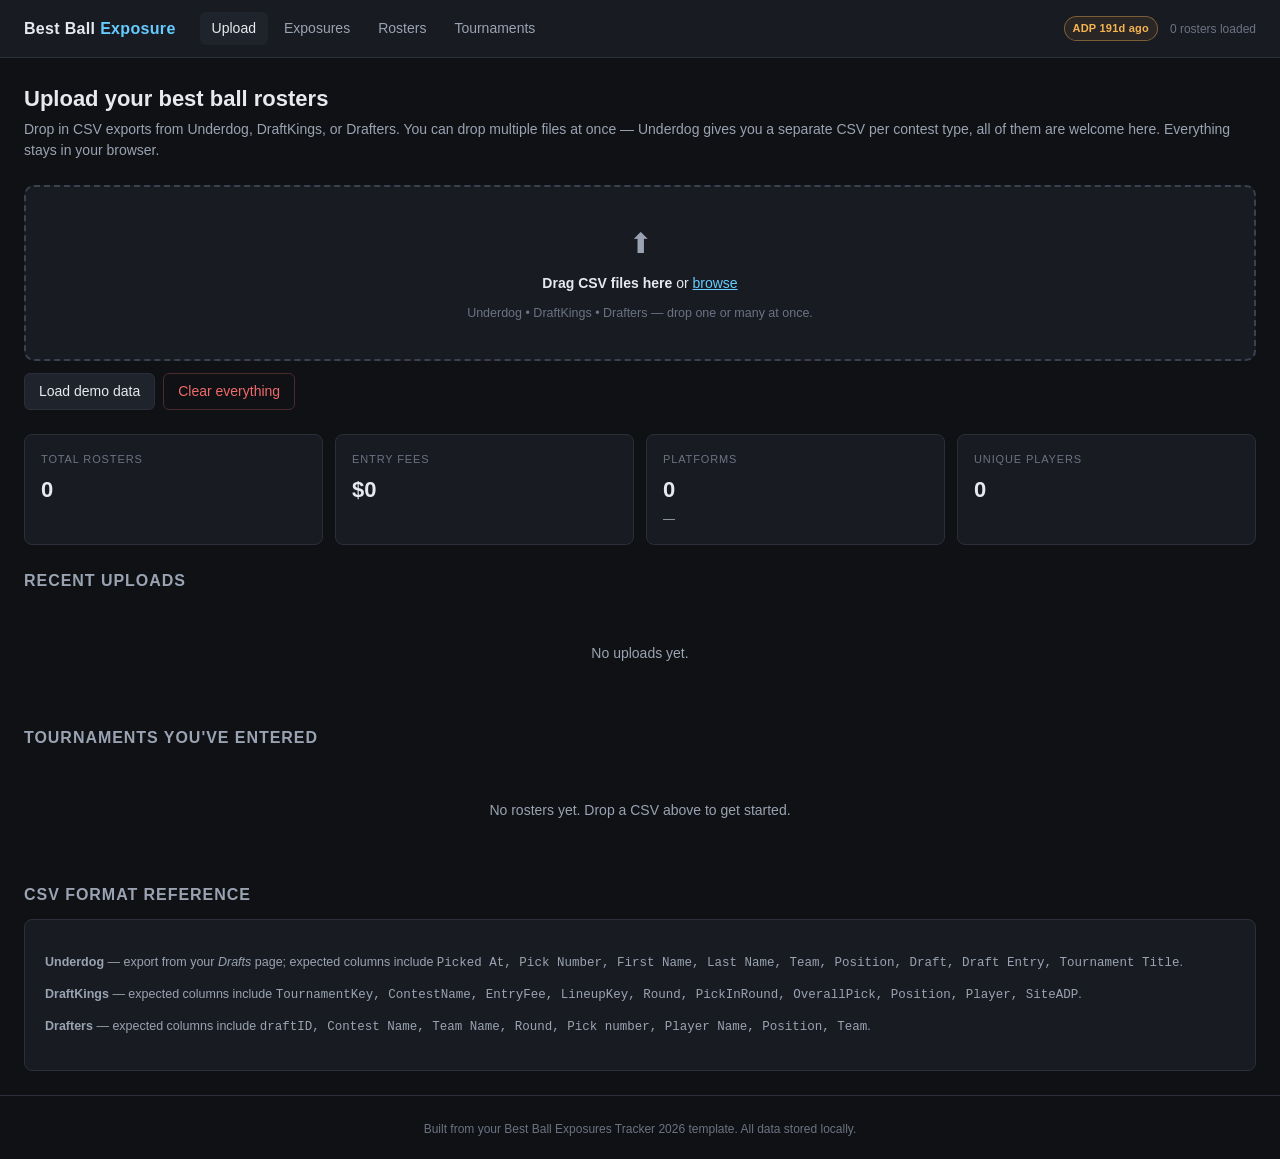
==== index.html @ b022492c "Initial commit: best ball exposure tracker with daily ADP refresh - Multi-page static site (upload, " ====
<!doctype html>
<html lang="en">
<head>
  <meta charset="utf-8" />
  <meta name="viewport" content="width=device-width, initial-scale=1" />
  <title>Best Ball Exposure — Upload</title>
  <link rel="stylesheet" href="assets/styles.css" />
</head>
<body>
  <div id="nav-slot"></div>
  <main>
    <h1>Upload your best ball rosters</h1>
    <p class="lede">Drop in CSV exports from Underdog, DraftKings, or Drafters. You can drop multiple files at once — Underdog gives you a separate CSV per contest type, all of them are welcome here. Everything stays in your browser.</p>

    <div id="flash"></div>

    <div id="dropzone" class="dropzone">
      <div class="dropzone-icon">⬆</div>
      <div><strong>Drag CSV files here</strong> or
        <button type="button" class="link-button" id="browse-btn">browse</button>
      </div>
      <div class="hint">Underdog • DraftKings • Drafters — drop one or many at once.</div>
      <input type="file" id="file-input" accept=".csv,text/csv" multiple hidden />
    </div>

    <div class="actions-row">
      <button id="load-demo">Load demo data</button>
      <button id="clear-data" class="danger">Clear everything</button>
    </div>

    <div class="cards" id="summary-cards"></div>

    <h2>Recent uploads</h2>
    <div id="uploads-list"></div>

    <h2>Tournaments you've entered</h2>
    <div id="roster-list"></div>

    <h2>CSV format reference</h2>
    <div class="card" style="font-size:12.5px;color:var(--text-dim);">
      <p><strong>Underdog</strong> — export from your <em>Drafts</em> page; expected columns include <code>Picked At, Pick Number, First Name, Last Name, Team, Position, Draft, Draft Entry, Tournament Title</code>.</p>
      <p><strong>DraftKings</strong> — expected columns include <code>TournamentKey, ContestName, EntryFee, LineupKey, Round, PickInRound, OverallPick, Position, Player, SiteADP</code>.</p>
      <p><strong>Drafters</strong> — expected columns include <code>draftID, Contest Name, Team Name, Round, Pick number, Player Name, Position, Team</code>.</p>
    </div>
  </main>

  <footer class="site">Built from your Best Ball Exposures Tracker 2026 template. All data stored locally.</footer>

  <script src="assets/data.js"></script>
  <script src="assets/app.js"></script>
  <script src="assets/nav.js"></script>
  <script src="assets/upload.js"></script>
</body>
</html>
---- assets/styles.css ----
:root {
  --bg: #0f1115;
  --bg-elev: #181b22;
  --bg-elev-2: #1f232c;
  --border: #2a2f3a;
  --text: #e7e9ee;
  --text-dim: #9aa3b2;
  --text-muted: #6b7383;
  --accent: #6cf;
  --accent-2: #5ac46d;
  --warn: #f5b452;
  --danger: #ef6a6a;
  --pos-qb: #c66cff;
  --pos-rb: #5ac46d;
  --pos-wr: #6cf;
  --pos-te: #f5b452;
  --pos-dst: #9aa3b2;
}

* { box-sizing: border-box; }

html, body {
  margin: 0;
  padding: 0;
  background: var(--bg);
  color: var(--text);
  font-family: -apple-system, BlinkMacSystemFont, "Inter", "Segoe UI", Helvetica, Arial, sans-serif;
  font-size: 14px;
  line-height: 1.5;
}

a { color: var(--accent); text-decoration: none; }
a:hover { text-decoration: underline; }

header.site {
  background: var(--bg-elev);
  border-bottom: 1px solid var(--border);
  padding: 12px 24px;
  display: flex;
  align-items: center;
  gap: 24px;
}

header.site .brand {
  font-weight: 700;
  font-size: 16px;
  letter-spacing: 0.02em;
}
header.site .brand .accent { color: var(--accent); }

header.site nav { display: flex; gap: 4px; flex: 1; }
header.site nav a {
  padding: 6px 12px;
  border-radius: 6px;
  color: var(--text-dim);
  font-weight: 500;
}
header.site nav a:hover { background: var(--bg-elev-2); color: var(--text); text-decoration: none; }
header.site nav a.active { background: var(--bg-elev-2); color: var(--text); }

header.site .meta {
  color: var(--text-muted);
  font-size: 12px;
  display: flex;
  align-items: center;
  gap: 12px;
}
header.site .adp-stamp {
  padding: 3px 8px;
  border-radius: 999px;
  font-size: 11px;
  font-weight: 600;
  letter-spacing: 0.02em;
  border: 1px solid var(--border);
}
header.site .adp-stamp.fresh { color: var(--accent-2); border-color: rgba(90,196,109,0.4); background: rgba(90,196,109,0.08); }
header.site .adp-stamp.stale { color: var(--warn); border-color: rgba(245,180,82,0.4); background: rgba(245,180,82,0.08); }

main {
  max-width: 1400px;
  margin: 0 auto;
  padding: 24px;
}

h1 { font-size: 22px; margin: 0 0 4px; font-weight: 600; }
h2 { font-size: 16px; margin: 24px 0 12px; font-weight: 600; color: var(--text-dim); text-transform: uppercase; letter-spacing: 0.06em; }
p.lede { color: var(--text-dim); margin: 0 0 24px; }

.card {
  background: var(--bg-elev);
  border: 1px solid var(--border);
  border-radius: 8px;
  padding: 20px;
}

.cards {
  display: grid;
  grid-template-columns: repeat(auto-fit, minmax(180px, 1fr));
  gap: 12px;
  margin-bottom: 24px;
}
.cards .card { padding: 16px; }
.stat-label { font-size: 11px; text-transform: uppercase; letter-spacing: 0.08em; color: var(--text-muted); margin-bottom: 6px; }
.stat-value { font-size: 22px; font-weight: 600; }
.stat-sub { font-size: 12px; color: var(--text-dim); margin-top: 4px; }

button, .button {
  background: var(--bg-elev-2);
  color: var(--text);
  border: 1px solid var(--border);
  padding: 7px 14px;
  border-radius: 6px;
  font: inherit;
  cursor: pointer;
  transition: background 120ms;
}
button:hover, .button:hover { background: #2a2f3a; }
button.primary { background: var(--accent); color: #0d1117; border-color: var(--accent); font-weight: 600; }
button.primary:hover { background: #4cb6f0; }
button.danger { background: transparent; color: var(--danger); border-color: #4a2a2a; }
button.danger:hover { background: #2a1818; }

.dropzone {
  border: 2px dashed #3a4150;
  border-radius: 10px;
  padding: 36px 24px;
  text-align: center;
  background: var(--bg-elev);
  transition: border-color 120ms, background 120ms;
  outline: none;
  display: flex;
  flex-direction: column;
  align-items: center;
  justify-content: center;
  gap: 6px;
  min-height: 140px;
}
.dropzone:focus-visible { border-color: var(--accent); }
.dropzone.dragging {
  border-color: var(--accent);
  background: #1c2330;
}
.dropzone-icon { font-size: 28px; color: var(--text-dim); margin-bottom: 2px; }
.dropzone strong { color: var(--text); }
.dropzone .hint { color: var(--text-muted); font-size: 12.5px; margin-top: 4px; }

.link-button {
  background: none;
  border: none;
  color: var(--accent);
  font: inherit;
  padding: 0;
  cursor: pointer;
  text-decoration: underline;
}
.link-button:hover { color: #4cb6f0; background: none; }

.actions-row {
  display: flex;
  gap: 8px;
  flex-wrap: wrap;
  margin: 12px 0 24px;
}

.toolbar {
  display: flex;
  align-items: center;
  gap: 12px;
  flex-wrap: wrap;
  margin-bottom: 16px;
}
.toolbar input[type=search], .toolbar select {
  background: var(--bg-elev);
  color: var(--text);
  border: 1px solid var(--border);
  padding: 6px 10px;
  border-radius: 6px;
  font: inherit;
  min-width: 200px;
}
.toolbar label { color: var(--text-dim); font-size: 13px; }

table.data {
  width: 100%;
  border-collapse: separate;
  border-spacing: 0;
  background: var(--bg-elev);
  border: 1px solid var(--border);
  border-radius: 8px;
  overflow: hidden;
  font-size: 13px;
}
table.data th, table.data td {
  padding: 8px 12px;
  text-align: left;
  border-bottom: 1px solid var(--border);
}
table.data th {
  background: var(--bg-elev-2);
  color: var(--text-dim);
  font-weight: 600;
  font-size: 11px;
  text-transform: uppercase;
  letter-spacing: 0.06em;
  user-select: none;
  position: sticky;
  top: 0;
  z-index: 1;
}
table.data th.sortable { cursor: pointer; }
table.data th.sortable:hover { color: var(--text); }
table.data th .sort-ind { color: var(--accent); margin-left: 4px; }
table.data tr:last-child td { border-bottom: 0; }
table.data tr:hover td { background: var(--bg-elev-2); }
table.data td.num, table.data th.num { text-align: right; font-variant-numeric: tabular-nums; }

.badge {
  display: inline-block;
  padding: 2px 6px;
  border-radius: 4px;
  font-size: 11px;
  font-weight: 600;
  letter-spacing: 0.04em;
  background: var(--bg-elev-2);
  color: var(--text-dim);
  border: 1px solid var(--border);
}
.badge.pos-QB { background: rgba(198,108,255,0.15); color: var(--pos-qb); border-color: rgba(198,108,255,0.3); }
.badge.pos-RB { background: rgba(90,196,109,0.15); color: var(--pos-rb); border-color: rgba(90,196,109,0.3); }
.badge.pos-WR { background: rgba(102,204,255,0.15); color: var(--pos-wr); border-color: rgba(102,204,255,0.3); }
.badge.pos-TE { background: rgba(245,180,82,0.15); color: var(--pos-te); border-color: rgba(245,180,82,0.3); }

.empty-state {
  text-align: center;
  padding: 60px 24px;
  color: var(--text-dim);
}
.empty-state h2 { color: var(--text); margin-bottom: 8px; }
.empty-state .button { margin-top: 16px; display: inline-block; }

.flash {
  padding: 10px 14px;
  border-radius: 6px;
  margin-bottom: 16px;
  font-size: 13px;
  border: 1px solid;
}
.flash.success { background: rgba(90,196,109,0.1); border-color: rgba(90,196,109,0.3); color: var(--accent-2); }
.flash.error { background: rgba(239,106,106,0.1); border-color: rgba(239,106,106,0.3); color: var(--danger); }
.flash.info { background: rgba(102,204,255,0.1); border-color: rgba(102,204,255,0.3); color: var(--accent); }

.two-col {
  display: grid;
  grid-template-columns: 320px 1fr;
  gap: 16px;
}
.two-col aside.list {
  background: var(--bg-elev);
  border: 1px solid var(--border);
  border-radius: 8px;
  max-height: 80vh;
  overflow-y: auto;
}
.two-col aside.list .item {
  padding: 12px 14px;
  border-bottom: 1px solid var(--border);
  cursor: pointer;
}
.two-col aside.list .item:hover { background: var(--bg-elev-2); }
.two-col aside.list .item.active { background: #1c2330; border-left: 3px solid var(--accent); padding-left: 11px; }
.two-col aside.list .item .title { font-weight: 600; font-size: 13px; }
.two-col aside.list .item .sub { font-size: 11px; color: var(--text-muted); margin-top: 2px; }

.clv-pos { color: var(--accent-2); }
.clv-neg { color: var(--danger); }

.uploads {
  display: flex;
  flex-direction: column;
  gap: 8px;
}
.upload-item {
  display: flex;
  align-items: center;
  gap: 16px;
  background: var(--bg-elev);
  border: 1px solid var(--border);
  border-radius: 8px;
  padding: 12px 16px;
}
.upload-item .info { flex: 1; min-width: 0; }
.upload-item .filename { font-weight: 600; font-size: 13px; word-break: break-all; }
.upload-item .meta { color: var(--text-muted); font-size: 12px; margin-top: 2px; }
.upload-item .stats { color: var(--text-dim); font-size: 12px; white-space: nowrap; }
.upload-item button.danger {
  padding: 4px 10px;
  font-size: 12px;
}

.pick-grid {
  display: grid;
  grid-template-columns: repeat(auto-fill, minmax(220px, 1fr));
  gap: 8px;
}
.pick {
  background: var(--bg-elev-2);
  border: 1px solid var(--border);
  border-radius: 6px;
  padding: 10px;
}
.pick .round { font-size: 10px; color: var(--text-muted); letter-spacing: 0.08em; }
.pick .player { font-weight: 600; font-size: 13px; margin: 2px 0; }
.pick .meta { font-size: 11px; color: var(--text-dim); display: flex; gap: 8px; align-items: center; }

footer.site {
  border-top: 1px solid var(--border);
  padding: 24px;
  text-align: center;
  color: var(--text-muted);
  font-size: 12px;
}

@media (max-width: 800px) {
  header.site { flex-wrap: wrap; }
  main { padding: 16px; }
  .two-col { grid-template-columns: 1fr; }
}
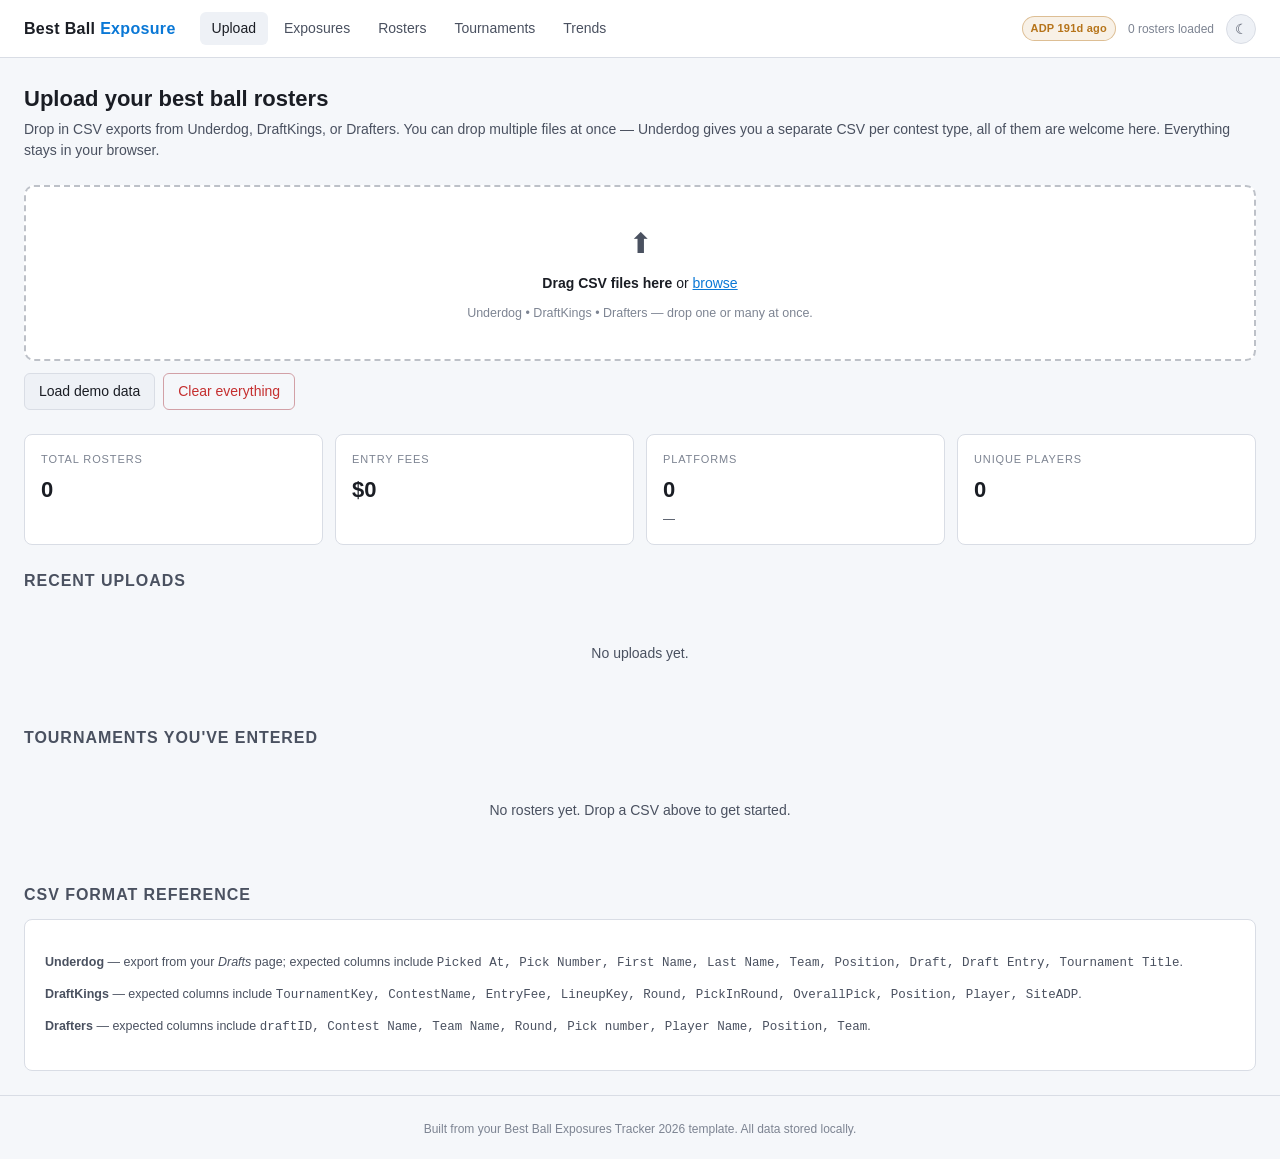
==== commit cad4e29a: "feat: light/dark theme with persistent toggle - New `:root[data-theme="light"]` palette in styles.cs" ====
--- a/index.html
+++ b/index.html
@@ -4,6 +4,7 @@
   <meta charset="utf-8" />
   <meta name="viewport" content="width=device-width, initial-scale=1" />
   <title>Best Ball Exposure — Upload</title>
+  <script>(function(){try{var t=localStorage.getItem('bb_theme');if(!t)t=window.matchMedia&&matchMedia('(prefers-color-scheme: light)').matches?'light':'dark';document.documentElement.setAttribute('data-theme',t);}catch(e){}})();</script>
   <link rel="stylesheet" href="assets/styles.css" />
 </head>
 <body>
--- a/assets/styles.css
+++ b/assets/styles.css
@@ -3,10 +3,13 @@
   --bg-elev: #181b22;
   --bg-elev-2: #1f232c;
   --border: #2a2f3a;
+  --grid: #2a2f3a;
   --text: #e7e9ee;
   --text-dim: #9aa3b2;
   --text-muted: #6b7383;
   --accent: #6cf;
+  --accent-strong: #4cb6f0;
+  --accent-on: #0d1117;
   --accent-2: #5ac46d;
   --warn: #f5b452;
   --danger: #ef6a6a;
@@ -15,6 +18,32 @@
   --pos-wr: #6cf;
   --pos-te: #f5b452;
   --pos-dst: #9aa3b2;
+  --shadow: 0 0 0 transparent;
+  color-scheme: dark;
+}
+
+:root[data-theme="light"] {
+  --bg: #f5f7fa;
+  --bg-elev: #ffffff;
+  --bg-elev-2: #eef1f6;
+  --border: #d9dde5;
+  --grid: #e3e6ec;
+  --text: #1a1d24;
+  --text-dim: #4a5160;
+  --text-muted: #7d8492;
+  --accent: #0a78d6;
+  --accent-strong: #0962b0;
+  --accent-on: #ffffff;
+  --accent-2: #1d8a4f;
+  --warn: #b6741a;
+  --danger: #c53030;
+  --pos-qb: #8b3fbf;
+  --pos-rb: #1d8a4f;
+  --pos-wr: #0a78d6;
+  --pos-te: #b6741a;
+  --pos-dst: #4a5160;
+  --shadow: 0 1px 2px rgba(15, 23, 42, 0.04), 0 1px 3px rgba(15, 23, 42, 0.06);
+  color-scheme: light;
 }
 
 * { box-sizing: border-box; }
@@ -73,8 +102,26 @@
   letter-spacing: 0.02em;
   border: 1px solid var(--border);
 }
-header.site .adp-stamp.fresh { color: var(--accent-2); border-color: rgba(90,196,109,0.4); background: rgba(90,196,109,0.08); }
-header.site .adp-stamp.stale { color: var(--warn); border-color: rgba(245,180,82,0.4); background: rgba(245,180,82,0.08); }
+header.site .adp-stamp.fresh { color: var(--accent-2); border-color: color-mix(in srgb, var(--accent-2) 40%, transparent); background: color-mix(in srgb, var(--accent-2) 10%, transparent); }
+header.site .adp-stamp.stale { color: var(--warn);    border-color: color-mix(in srgb, var(--warn) 40%, transparent);    background: color-mix(in srgb, var(--warn) 10%, transparent); }
+
+.theme-toggle {
+  width: 30px;
+  height: 30px;
+  padding: 0;
+  border-radius: 50%;
+  border: 1px solid var(--border);
+  background: var(--bg-elev-2);
+  color: var(--text-dim);
+  font-size: 14px;
+  line-height: 1;
+  display: inline-flex;
+  align-items: center;
+  justify-content: center;
+  cursor: pointer;
+  transition: background 120ms, color 120ms, border-color 120ms;
+}
+.theme-toggle:hover { color: var(--text); border-color: var(--text-muted); }
 
 main {
   max-width: 1400px;
@@ -114,14 +161,14 @@
   cursor: pointer;
   transition: background 120ms;
 }
-button:hover, .button:hover { background: #2a2f3a; }
-button.primary { background: var(--accent); color: #0d1117; border-color: var(--accent); font-weight: 600; }
-button.primary:hover { background: #4cb6f0; }
-button.danger { background: transparent; color: var(--danger); border-color: #4a2a2a; }
-button.danger:hover { background: #2a1818; }
+button:hover, .button:hover { background: color-mix(in srgb, var(--text) 8%, var(--bg-elev-2)); }
+button.primary { background: var(--accent); color: var(--accent-on); border-color: var(--accent); font-weight: 600; }
+button.primary:hover { background: var(--accent-strong); border-color: var(--accent-strong); }
+button.danger { background: transparent; color: var(--danger); border-color: color-mix(in srgb, var(--danger) 35%, var(--border)); }
+button.danger:hover { background: color-mix(in srgb, var(--danger) 12%, transparent); }
 
 .dropzone {
-  border: 2px dashed #3a4150;
+  border: 2px dashed color-mix(in srgb, var(--text-muted) 50%, transparent);
   border-radius: 10px;
   padding: 36px 24px;
   text-align: center;
@@ -138,7 +185,7 @@
 .dropzone:focus-visible { border-color: var(--accent); }
 .dropzone.dragging {
   border-color: var(--accent);
-  background: #1c2330;
+  background: color-mix(in srgb, var(--accent) 10%, var(--bg-elev));
 }
 .dropzone-icon { font-size: 28px; color: var(--text-dim); margin-bottom: 2px; }
 .dropzone strong { color: var(--text); }
@@ -225,10 +272,10 @@
   color: var(--text-dim);
   border: 1px solid var(--border);
 }
-.badge.pos-QB { background: rgba(198,108,255,0.15); color: var(--pos-qb); border-color: rgba(198,108,255,0.3); }
-.badge.pos-RB { background: rgba(90,196,109,0.15); color: var(--pos-rb); border-color: rgba(90,196,109,0.3); }
-.badge.pos-WR { background: rgba(102,204,255,0.15); color: var(--pos-wr); border-color: rgba(102,204,255,0.3); }
-.badge.pos-TE { background: rgba(245,180,82,0.15); color: var(--pos-te); border-color: rgba(245,180,82,0.3); }
+.badge.pos-QB { background: color-mix(in srgb, var(--pos-qb) 16%, transparent); color: var(--pos-qb); border-color: color-mix(in srgb, var(--pos-qb) 35%, transparent); }
+.badge.pos-RB { background: color-mix(in srgb, var(--pos-rb) 16%, transparent); color: var(--pos-rb); border-color: color-mix(in srgb, var(--pos-rb) 35%, transparent); }
+.badge.pos-WR { background: color-mix(in srgb, var(--pos-wr) 16%, transparent); color: var(--pos-wr); border-color: color-mix(in srgb, var(--pos-wr) 35%, transparent); }
+.badge.pos-TE { background: color-mix(in srgb, var(--pos-te) 16%, transparent); color: var(--pos-te); border-color: color-mix(in srgb, var(--pos-te) 35%, transparent); }
 
 .empty-state {
   text-align: center;
@@ -245,9 +292,9 @@
   font-size: 13px;
   border: 1px solid;
 }
-.flash.success { background: rgba(90,196,109,0.1); border-color: rgba(90,196,109,0.3); color: var(--accent-2); }
-.flash.error { background: rgba(239,106,106,0.1); border-color: rgba(239,106,106,0.3); color: var(--danger); }
-.flash.info { background: rgba(102,204,255,0.1); border-color: rgba(102,204,255,0.3); color: var(--accent); }
+.flash.success { background: color-mix(in srgb, var(--accent-2) 12%, transparent); border-color: color-mix(in srgb, var(--accent-2) 35%, transparent); color: var(--accent-2); }
+.flash.error   { background: color-mix(in srgb, var(--danger) 12%, transparent);   border-color: color-mix(in srgb, var(--danger) 35%, transparent);   color: var(--danger); }
+.flash.info    { background: color-mix(in srgb, var(--accent) 12%, transparent);   border-color: color-mix(in srgb, var(--accent) 35%, transparent);   color: var(--accent); }
 
 .two-col {
   display: grid;
@@ -267,7 +314,7 @@
   cursor: pointer;
 }
 .two-col aside.list .item:hover { background: var(--bg-elev-2); }
-.two-col aside.list .item.active { background: #1c2330; border-left: 3px solid var(--accent); padding-left: 11px; }
+.two-col aside.list .item.active { background: color-mix(in srgb, var(--accent) 10%, var(--bg-elev)); border-left: 3px solid var(--accent); padding-left: 11px; }
 .two-col aside.list .item .title { font-weight: 600; font-size: 13px; }
 .two-col aside.list .item .sub { font-size: 11px; color: var(--text-muted); margin-top: 2px; }
 
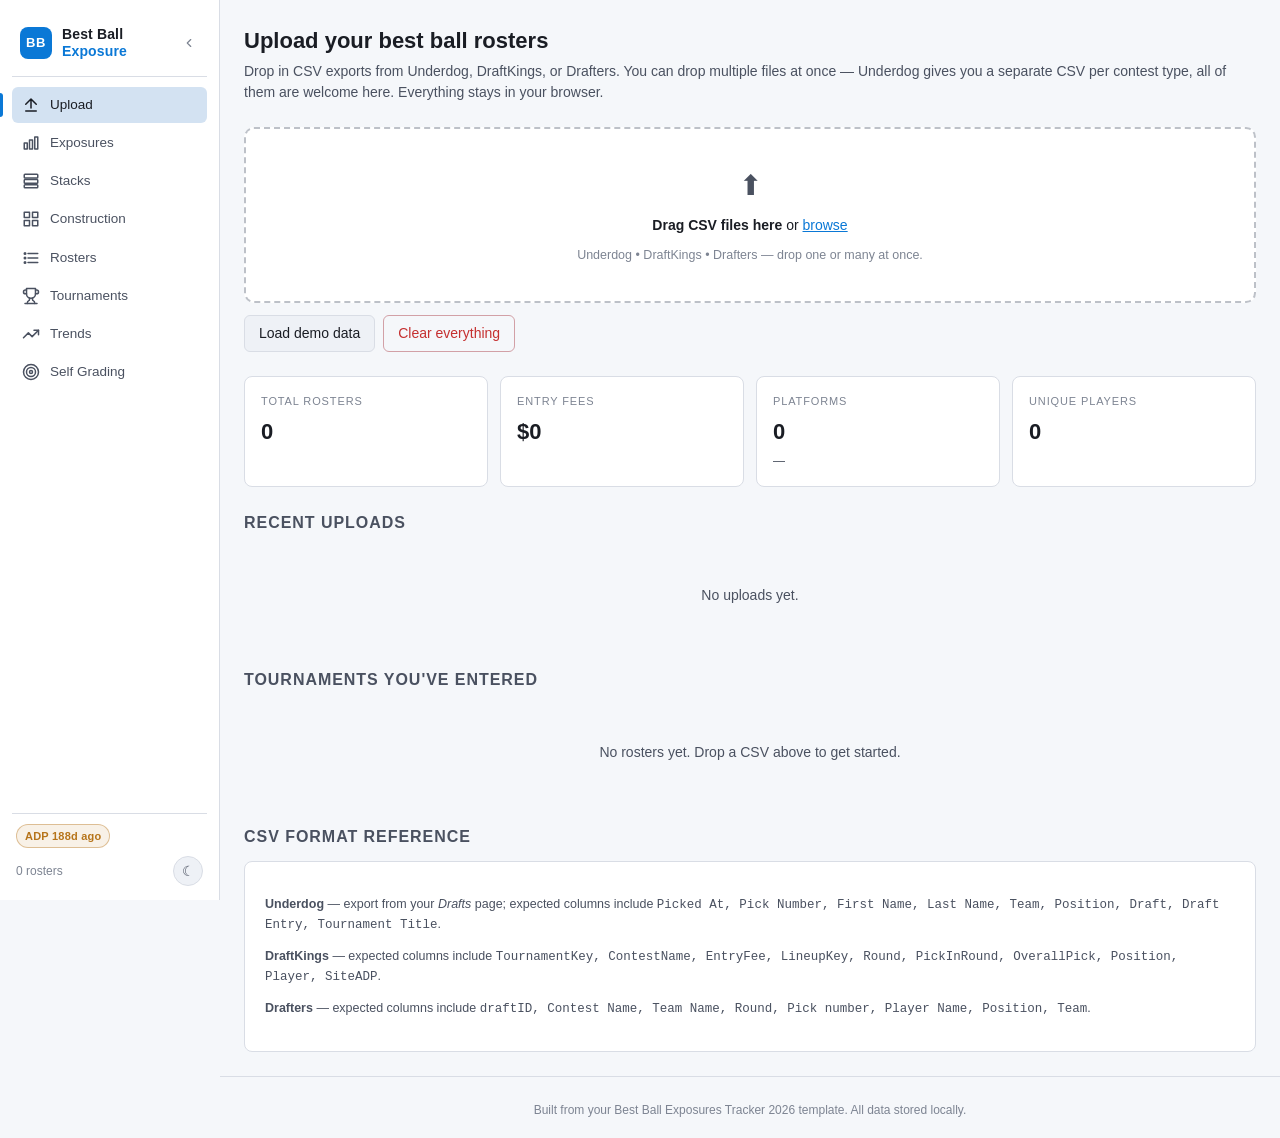
==== commit 4cb5f83a: "feat(nav): collapsible sidebar Adds a small chevron button at the top of the sidebar that collapses " ====
--- a/index.html
+++ b/index.html
@@ -4,7 +4,7 @@
   <meta charset="utf-8" />
   <meta name="viewport" content="width=device-width, initial-scale=1" />
   <title>Best Ball Exposure — Upload</title>
-  <script>(function(){try{var t=localStorage.getItem('bb_theme');if(!t)t=window.matchMedia&&matchMedia('(prefers-color-scheme: light)').matches?'light':'dark';document.documentElement.setAttribute('data-theme',t);}catch(e){}})();</script>
+  <script>(function(){try{var t=localStorage.getItem('bb_theme');if(!t)t=window.matchMedia&&matchMedia('(prefers-color-scheme: light)').matches?'light':'dark';document.documentElement.setAttribute('data-theme',t);if(localStorage.getItem('bb_sidebar_collapsed')==='1')document.documentElement.setAttribute('data-sidebar','collapsed');}catch(e){}})();</script>
   <link rel="stylesheet" href="assets/styles.css" />
 </head>
 <body>
--- a/assets/styles.css
+++ b/assets/styles.css
@@ -61,40 +61,154 @@
 a { color: var(--accent); text-decoration: none; }
 a:hover { text-decoration: underline; }
 
-header.site {
-  background: var(--bg-elev);
+/* ---------- left sidebar nav ---------- */
+:root {
+  --sidebar-w: 220px;
+}
+:root[data-sidebar="collapsed"] {
+  --sidebar-w: 64px;
+}
+body {
+  padding-left: var(--sidebar-w);
+  transition: padding-left 160ms ease;
+}
+aside.sidebar { transition: width 160ms ease; }
+
+aside.sidebar {
+  position: fixed;
+  top: 0;
+  left: 0;
+  width: var(--sidebar-w);
+  height: 100vh;
+  background: var(--bg-elev);
+  border-right: 1px solid var(--border);
+  padding: 18px 12px 14px;
+  display: flex;
+  flex-direction: column;
+  z-index: 50;
+  overflow-y: auto;
+}
+
+.sidebar-top {
+  display: flex;
+  align-items: center;
+  gap: 4px;
+  padding: 4px 4px 12px 4px;
   border-bottom: 1px solid var(--border);
-  padding: 12px 24px;
-  display: flex;
-  align-items: center;
-  gap: 24px;
-}
-
-header.site .brand {
+  margin-bottom: 10px;
+}
+.sidebar-brand {
+  flex: 1;
+  display: flex;
+  align-items: center;
+  gap: 10px;
+  padding: 4px 4px;
+  text-decoration: none;
+  color: var(--text);
+  min-width: 0;
+}
+.sidebar-brand:hover { text-decoration: none; }
+.sidebar-collapse-btn {
+  width: 28px;
+  height: 28px;
+  border-radius: 6px;
+  background: transparent;
+  border: 1px solid transparent;
+  color: var(--text-muted);
+  display: inline-flex;
+  align-items: center;
+  justify-content: center;
+  cursor: pointer;
+  padding: 0;
+  flex-shrink: 0;
+  transition: background 120ms, color 120ms, border-color 120ms;
+}
+.sidebar-collapse-btn:hover { background: var(--bg-elev-2); color: var(--text); border-color: var(--border); }
+.brand-mark {
+  width: 32px;
+  height: 32px;
+  border-radius: 8px;
+  background: var(--accent);
+  color: var(--accent-on);
+  display: flex;
+  align-items: center;
+  justify-content: center;
   font-weight: 700;
-  font-size: 16px;
-  letter-spacing: 0.02em;
-}
-header.site .brand .accent { color: var(--accent); }
-
-header.site nav { display: flex; gap: 4px; flex: 1; }
-header.site nav a {
-  padding: 6px 12px;
+  font-size: 13px;
+  letter-spacing: 0.04em;
+  flex-shrink: 0;
+}
+.brand-name {
+  font-weight: 700;
+  font-size: 14px;
+  letter-spacing: 0.01em;
+  line-height: 1.2;
+}
+.brand-name .accent { color: var(--accent); }
+
+.sidebar-nav {
+  display: flex;
+  flex-direction: column;
+  gap: 2px;
+  flex: 1;
+}
+.sidebar-nav a {
+  display: flex;
+  align-items: center;
+  gap: 10px;
+  padding: 8px 10px;
   border-radius: 6px;
   color: var(--text-dim);
   font-weight: 500;
-}
-header.site nav a:hover { background: var(--bg-elev-2); color: var(--text); text-decoration: none; }
-header.site nav a.active { background: var(--bg-elev-2); color: var(--text); }
-
-header.site .meta {
+  font-size: 13.5px;
+  text-decoration: none;
+  position: relative;
+}
+.sidebar-nav a:hover { background: var(--bg-elev-2); color: var(--text); text-decoration: none; }
+.sidebar-nav a.active {
+  background: color-mix(in srgb, var(--accent) 12%, var(--bg-elev-2));
+  color: var(--text);
+}
+.sidebar-nav a.active::before {
+  content: '';
+  position: absolute;
+  left: -12px;
+  top: 6px;
+  bottom: 6px;
+  width: 3px;
+  background: var(--accent);
+  border-radius: 0 3px 3px 0;
+}
+.sidebar-nav .nav-icon {
+  width: 18px;
+  height: 18px;
+  display: inline-flex;
+  align-items: center;
+  justify-content: center;
+  flex-shrink: 0;
+  color: currentColor;
+}
+.sidebar-nav .nav-icon svg { width: 100%; height: 100%; display: block; }
+.sidebar-nav .nav-label { min-width: 0; }
+
+.sidebar-footer {
+  border-top: 1px solid var(--border);
+  padding-top: 10px;
+  margin-top: 10px;
+  display: flex;
+  flex-direction: column;
+  gap: 8px;
+}
+.sidebar-meta {
+  display: flex;
+  align-items: center;
+  gap: 8px;
   color: var(--text-muted);
   font-size: 12px;
-  display: flex;
-  align-items: center;
-  gap: 12px;
-}
-header.site .adp-stamp {
+  padding: 0 4px;
+}
+.sidebar-meta-row { justify-content: space-between; }
+.adp-stamp {
   padding: 3px 8px;
   border-radius: 999px;
   font-size: 11px;
@@ -102,8 +216,69 @@
   letter-spacing: 0.02em;
   border: 1px solid var(--border);
 }
-header.site .adp-stamp.fresh { color: var(--accent-2); border-color: color-mix(in srgb, var(--accent-2) 40%, transparent); background: color-mix(in srgb, var(--accent-2) 10%, transparent); }
-header.site .adp-stamp.stale { color: var(--warn);    border-color: color-mix(in srgb, var(--warn) 40%, transparent);    background: color-mix(in srgb, var(--warn) 10%, transparent); }
+.adp-stamp.fresh { color: var(--accent-2); border-color: color-mix(in srgb, var(--accent-2) 40%, transparent); background: color-mix(in srgb, var(--accent-2) 10%, transparent); }
+.adp-stamp.stale { color: var(--warn);    border-color: color-mix(in srgb, var(--warn) 40%, transparent);    background: color-mix(in srgb, var(--warn) 10%, transparent); }
+.rosters-count { font-variant-numeric: tabular-nums; }
+
+/* ---------- collapsed sidebar state ---------- */
+:root[data-sidebar="collapsed"] aside.sidebar {
+  padding-left: 8px;
+  padding-right: 8px;
+}
+:root[data-sidebar="collapsed"] .brand-name { display: none; }
+:root[data-sidebar="collapsed"] .sidebar-top {
+  flex-direction: column;
+  gap: 8px;
+  padding: 4px 0 12px;
+}
+:root[data-sidebar="collapsed"] .sidebar-brand {
+  flex: 0 0 auto;
+  justify-content: center;
+  padding: 0;
+}
+:root[data-sidebar="collapsed"] .nav-label { display: none; }
+:root[data-sidebar="collapsed"] .sidebar-nav a {
+  justify-content: center;
+  padding: 10px 0;
+}
+:root[data-sidebar="collapsed"] .sidebar-nav a.active::before {
+  left: -8px;
+}
+:root[data-sidebar="collapsed"] .sidebar-footer {
+  align-items: center;
+}
+:root[data-sidebar="collapsed"] .sidebar-meta { display: none; }
+:root[data-sidebar="collapsed"] .sidebar-meta-row {
+  display: flex;
+  justify-content: center;
+  padding: 0;
+}
+:root[data-sidebar="collapsed"] .sidebar-meta-row .rosters-count { display: none; }
+
+/* On narrow viewports collapse sidebar to a horizontal bar at the top */
+@media (max-width: 720px) {
+  body { padding-left: 0; padding-top: 56px; }
+  aside.sidebar {
+    width: 100%;
+    height: auto;
+    flex-direction: row;
+    align-items: center;
+    padding: 8px 12px;
+    border-right: 0;
+    border-bottom: 1px solid var(--border);
+    overflow-x: auto;
+    overflow-y: hidden;
+    gap: 8px;
+  }
+  .sidebar-brand { border-bottom: 0; margin-bottom: 0; padding: 0 6px 0 0; flex-shrink: 0; }
+  .brand-mark { width: 28px; height: 28px; font-size: 12px; }
+  .brand-name { display: none; }
+  .sidebar-nav { flex-direction: row; gap: 2px; }
+  .sidebar-nav a { padding: 6px 8px; }
+  .sidebar-nav a.active::before { display: none; }
+  .sidebar-nav .nav-label { display: none; }
+  .sidebar-footer { border-top: 0; padding-top: 0; margin-top: 0; margin-left: auto; flex-direction: row; }
+}
 
 .theme-toggle {
   width: 30px;
@@ -234,9 +409,18 @@
   background: var(--bg-elev);
   border: 1px solid var(--border);
   border-radius: 8px;
-  overflow: hidden;
+  /* overflow: visible so tooltip pseudo-elements above sticky headers
+     aren't clipped. Rounded corners are still respected by the border
+     itself since cells don't paint backgrounds beyond it. */
+  overflow: visible;
   font-size: 13px;
 }
+/* Round the first/last header cells so the corners stay clean now that
+   the table doesn't clip its overflow. */
+table.data thead tr:first-child th:first-child { border-top-left-radius: 7px; }
+table.data thead tr:first-child th:last-child  { border-top-right-radius: 7px; }
+table.data tbody tr:last-child td:first-child { border-bottom-left-radius: 7px; }
+table.data tbody tr:last-child td:last-child  { border-bottom-right-radius: 7px; }
 table.data th, table.data td {
   padding: 8px 12px;
   text-align: left;
@@ -321,6 +505,487 @@
 .clv-pos { color: var(--accent-2); }
 .clv-neg { color: var(--danger); }
 
+.player-cell {
+  display: inline-flex;
+  align-items: center;
+  gap: 8px;
+  min-width: 0;
+}
+.player-cell .player-name { min-width: 0; }
+.team-logo {
+  display: inline-block;
+  flex-shrink: 0;
+  object-fit: contain;
+  border-radius: 2px;
+}
+.team-logo-empty {
+  width: 18px;
+  height: 18px;
+}
+.team-logo-hero {
+  width: 36px;
+  height: 36px;
+  vertical-align: middle;
+}
+
+table.roster-table thead .hdr-group th {
+  font-size: 10px;
+  letter-spacing: 0.1em;
+  text-align: center;
+  color: var(--text-muted);
+  background: var(--bg-elev);
+  border-bottom: 1px solid var(--border);
+  padding: 6px 12px;
+}
+table.roster-table thead .hdr-group th.group-clv { color: var(--accent-2); }
+table.roster-table thead .hdr-group th.group-rtv { color: var(--accent); }
+table.roster-table tbody tr.row-link { cursor: pointer; }
+
+/* Visual divider between the CLV and RTV column groups.
+   Position group is column 6, last CLV column is 8, first RTV column is 9.
+   In the top group-header row those collapse to the 3rd th (RTV). */
+table.roster-table thead .hdr-group th.group-rtv,
+table.roster-table thead tr:nth-child(2) th:nth-child(9),
+table.roster-table tbody tr td:nth-child(9) {
+  border-left: 2px solid color-mix(in srgb, var(--text-muted) 55%, var(--border));
+}
+
+.grade-grid {
+  display: grid;
+  grid-template-columns: 1fr 1fr;
+  gap: 16px 24px;
+}
+@media (max-width: 900px) {
+  .grade-grid { grid-template-columns: 1fr; }
+}
+h2.grade-section.positive { color: var(--accent-2); }
+h2.grade-section.negative { color: var(--danger); }
+
+.seg-toggle {
+  display: inline-flex;
+  background: var(--bg-elev);
+  border: 1px solid var(--border);
+  border-radius: 8px;
+  padding: 2px;
+  gap: 2px;
+}
+.seg-toggle button {
+  background: transparent;
+  border: 0;
+  padding: 6px 14px;
+  border-radius: 6px;
+  color: var(--text-dim);
+  font: inherit;
+  font-weight: 500;
+  cursor: pointer;
+  display: inline-flex;
+  align-items: center;
+  gap: 6px;
+}
+.seg-toggle button:hover { color: var(--text); background: var(--bg-elev-2); }
+.seg-toggle button.active { background: var(--accent); color: var(--accent-on); }
+.seg-toggle .seg-count {
+  font-size: 11px;
+  padding: 1px 6px;
+  border-radius: 999px;
+  background: color-mix(in srgb, currentColor 15%, transparent);
+}
+
+.position-cards {
+  display: grid;
+  grid-template-columns: repeat(auto-fit, minmax(220px, 1fr));
+  gap: 12px;
+  margin-bottom: 16px;
+}
+.pos-card { padding: 14px 16px; }
+.pos-card-head {
+  display: flex;
+  align-items: center;
+  gap: 10px;
+  margin-bottom: 10px;
+  flex-wrap: wrap;
+}
+.pos-card-head .badge { font-size: 12px; padding: 3px 8px; }
+.pos-card-stats { font-size: 12px; color: var(--text-dim); }
+.pos-card-stats strong { color: var(--text); font-size: 14px; }
+.pos-card-top {
+  margin: 0;
+  padding: 0;
+  list-style: none;
+  display: flex;
+  flex-direction: column;
+  gap: 4px;
+  font-size: 12.5px;
+}
+.pos-card-top li {
+  display: flex;
+  align-items: center;
+  gap: 6px;
+}
+.pos-card-top .pc-name {
+  flex: 1;
+  min-width: 0;
+  white-space: nowrap;
+  overflow: hidden;
+  text-overflow: ellipsis;
+}
+.pos-card-top .pc-pct {
+  font-variant-numeric: tabular-nums;
+  color: var(--text-dim);
+}
+
+code.stack-combo {
+  font-family: ui-monospace, SFMono-Regular, Menlo, monospace;
+  background: var(--bg-elev-2);
+  border: 1px solid var(--border);
+  padding: 1px 6px;
+  border-radius: 4px;
+  font-size: 12px;
+  color: var(--text);
+}
+
+/* Player Stacks page — checkbox-pill control + stacked player cell. */
+.checkbox-pill {
+  display: inline-flex;
+  align-items: center;
+  gap: 6px;
+  padding: 6px 12px;
+  background: var(--bg-elev);
+  border: 1px solid var(--border);
+  border-radius: 6px;
+  cursor: pointer;
+  font-size: 13px;
+  color: var(--text-dim);
+  user-select: none;
+}
+.checkbox-pill:hover { background: var(--bg-elev-2); color: var(--text); }
+.checkbox-pill input[type=checkbox] {
+  accent-color: var(--accent);
+  margin: 0;
+  cursor: pointer;
+}
+.checkbox-pill input[type=checkbox]:checked + span { color: var(--text); }
+
+.stack-cell {
+  display: flex;
+  flex-direction: column;
+  gap: 3px;
+}
+.stack-row {
+  display: inline-flex;
+  align-items: center;
+  gap: 6px;
+  font-size: 12.5px;
+  min-width: 0;
+}
+.stack-row .team-logo { flex-shrink: 0; }
+.stack-row a {
+  color: var(--accent);
+  white-space: nowrap;
+  overflow: hidden;
+  text-overflow: ellipsis;
+}
+.stack-row .stack-team {
+  color: var(--text-muted);
+  font-size: 11px;
+  font-variant-numeric: tabular-nums;
+}
+
+a.team-cell-link {
+  color: var(--text);
+  text-decoration: none;
+  display: inline-block;
+}
+a.team-cell-link:hover { text-decoration: underline; color: var(--accent); }
+a.team-cell-link:hover .team-logo { opacity: 0.85; }
+
+.platform-logo {
+  display: inline-block;
+  vertical-align: middle;
+  flex-shrink: 0;
+  border-radius: 3px;
+}
+.title-cell {
+  display: inline-flex;
+  align-items: center;
+  gap: 8px;
+  min-width: 0;
+}
+.title-cell a { min-width: 0; }
+
+.schedule-strip {
+  display: grid;
+  grid-template-columns: repeat(auto-fit, minmax(78px, 1fr));
+  gap: 6px;
+  margin-bottom: 16px;
+}
+.sched-chip {
+  background: var(--bg-elev);
+  border: 1px solid var(--border);
+  border-radius: 6px;
+  padding: 8px 6px;
+  text-align: center;
+  display: flex;
+  flex-direction: column;
+  align-items: center;
+  gap: 4px;
+}
+.sched-chip.bye { opacity: 0.55; }
+.sched-week {
+  color: var(--text-muted);
+  font-size: 10px;
+  letter-spacing: 0.08em;
+  text-transform: uppercase;
+}
+.sched-opp {
+  display: inline-flex;
+  align-items: center;
+  gap: 5px;
+  font-size: 13px;
+  font-weight: 600;
+}
+.sched-chip.bye .sched-opp { color: var(--text-muted); font-weight: 500; }
+
+table.player-stacks-table tbody tr td {
+  vertical-align: middle;
+}
+
+.construction-key {
+  display: flex;
+  flex-direction: column;
+  gap: 2px;
+  min-width: 0;
+}
+.construction-code {
+  font-size: 14px;
+  font-weight: 600;
+  letter-spacing: 0.04em;
+  padding: 2px 8px;
+  width: max-content;
+}
+.construction-sub {
+  color: var(--text-muted);
+  font-size: 11px;
+  letter-spacing: 0.04em;
+}
+
+/* Position-count histograms on the Construction page. */
+.histogram-grid {
+  display: grid;
+  grid-template-columns: repeat(auto-fit, minmax(220px, 1fr));
+  gap: 12px;
+  margin-bottom: 20px;
+}
+.histogram-card {
+  padding: 14px 16px;
+  display: flex;
+  flex-direction: column;
+  gap: 8px;
+}
+.histogram-head {
+  display: flex;
+  align-items: center;
+  gap: 10px;
+  flex-wrap: wrap;
+}
+.histogram-head .badge { font-size: 12px; padding: 3px 8px; }
+.histogram-meta {
+  color: var(--text-dim);
+  font-size: 12px;
+}
+.histogram-bars {
+  display: flex;
+  align-items: flex-end;
+  gap: 8px;
+  min-height: 140px;
+  padding-top: 6px;
+}
+.hist-col {
+  flex: 1;
+  display: flex;
+  flex-direction: column;
+  align-items: center;
+  gap: 4px;
+  min-width: 0;
+  cursor: default;
+  justify-content: flex-end;
+}
+.hist-num {
+  font-size: 11px;
+  font-variant-numeric: tabular-nums;
+  color: var(--text-dim);
+  line-height: 1;
+}
+.hist-pct {
+  font-size: 9.5px;
+  font-variant-numeric: tabular-nums;
+  color: var(--text-muted);
+  line-height: 1;
+  margin-top: 1px;
+  letter-spacing: 0.02em;
+}
+.hist-bar {
+  width: 100%;
+  max-width: 28px;
+  min-height: 2px;
+  border-radius: 3px 3px 0 0;
+  transition: opacity 120ms;
+}
+.hist-col:hover .hist-bar { opacity: 1; }
+.hist-x {
+  font-size: 11px;
+  color: var(--text-muted);
+  font-variant-numeric: tabular-nums;
+  line-height: 1;
+}
+.histogram-axis-label {
+  text-align: center;
+  font-size: 10px;
+  color: var(--text-muted);
+  letter-spacing: 0.04em;
+  text-transform: uppercase;
+  margin-top: 2px;
+}
+
+/* Expandable player rows on the Exposures page. */
+.row-expandable { cursor: pointer; }
+.row-expandable.is-expanded > td:first-child {
+  border-left: 3px solid var(--accent);
+  padding-left: 9px; /* offset for the 3px border so content doesn't shift */
+}
+.row-expand-btn {
+  background: transparent;
+  border: 0;
+  padding: 0 6px 0 0;
+  margin: 0;
+  cursor: pointer;
+  color: var(--text-muted);
+  font: inherit;
+  display: inline-flex;
+  align-items: center;
+  vertical-align: middle;
+}
+.row-expand-btn:hover { color: var(--text); background: transparent; }
+.row-expand-btn .chevron {
+  display: inline-block;
+  width: 12px;
+  text-align: center;
+  font-size: 12px;
+  line-height: 1;
+}
+.player-cell-with-expand {
+  display: inline-flex;
+  align-items: center;
+  gap: 4px;
+  min-width: 0;
+}
+
+.row-expand-detail > td {
+  background: color-mix(in srgb, var(--accent) 5%, var(--bg-elev));
+  padding: 0;
+}
+.combo-panel {
+  padding: 10px 14px 12px;
+  border-top: 1px solid var(--border);
+}
+.combo-panel-head {
+  display: flex;
+  justify-content: space-between;
+  align-items: center;
+  margin-bottom: 6px;
+  gap: 12px;
+  flex-wrap: wrap;
+  font-size: 12.5px;
+}
+.combo-panel-link {
+  font-size: 12px;
+  color: var(--accent);
+}
+table.combo-table {
+  background: var(--bg-elev);
+}
+table.combo-table th,
+table.combo-table td {
+  font-size: 12px;
+  padding: 3px 10px;
+  line-height: 1.3;
+}
+table.combo-table th {
+  font-size: 10px;
+  padding: 4px 10px;
+}
+table.combo-table .team-logo {
+  width: 14px;
+  height: 14px;
+}
+table.combo-table .badge {
+  padding: 1px 5px;
+  font-size: 10px;
+}
+.combo-panel-foot {
+  margin: 6px 2px 0;
+  color: var(--text-muted);
+  font-size: 11px;
+  line-height: 1.4;
+}
+
+/* Hover tooltips on column headers and any other element with data-tooltip. */
+.tooltip-trigger {
+  position: relative;
+  cursor: help;
+}
+.tooltip-trigger .info-mark {
+  display: inline-block;
+  margin-left: 4px;
+  color: var(--text-muted);
+  font-weight: 400;
+  font-size: 11px;
+}
+.tooltip-trigger::after {
+  content: attr(data-tooltip);
+  position: absolute;
+  bottom: calc(100% + 6px);
+  left: 50%;
+  transform: translateX(-50%);
+  background: var(--bg-elev);
+  color: var(--text);
+  border: 1px solid var(--border);
+  border-radius: 6px;
+  padding: 10px 12px;
+  width: max-content;
+  max-width: 320px;
+  white-space: pre-line;
+  font-size: 12px;
+  font-weight: 400;
+  text-align: left;
+  letter-spacing: normal;
+  text-transform: none;
+  line-height: 1.5;
+  box-shadow: 0 6px 20px rgba(0, 0, 0, 0.35);
+  opacity: 0;
+  pointer-events: none;
+  transition: opacity 120ms ease;
+  z-index: 100;
+}
+.tooltip-trigger::before {
+  content: '';
+  position: absolute;
+  bottom: calc(100% + 1px);
+  left: 50%;
+  transform: translateX(-50%) rotate(45deg);
+  width: 8px;
+  height: 8px;
+  background: var(--bg-elev);
+  border-right: 1px solid var(--border);
+  border-bottom: 1px solid var(--border);
+  opacity: 0;
+  pointer-events: none;
+  transition: opacity 120ms ease;
+  z-index: 100;
+}
+.tooltip-trigger:hover::after,
+.tooltip-trigger:hover::before { opacity: 1; }
+
 .uploads {
   display: flex;
   flex-direction: column;
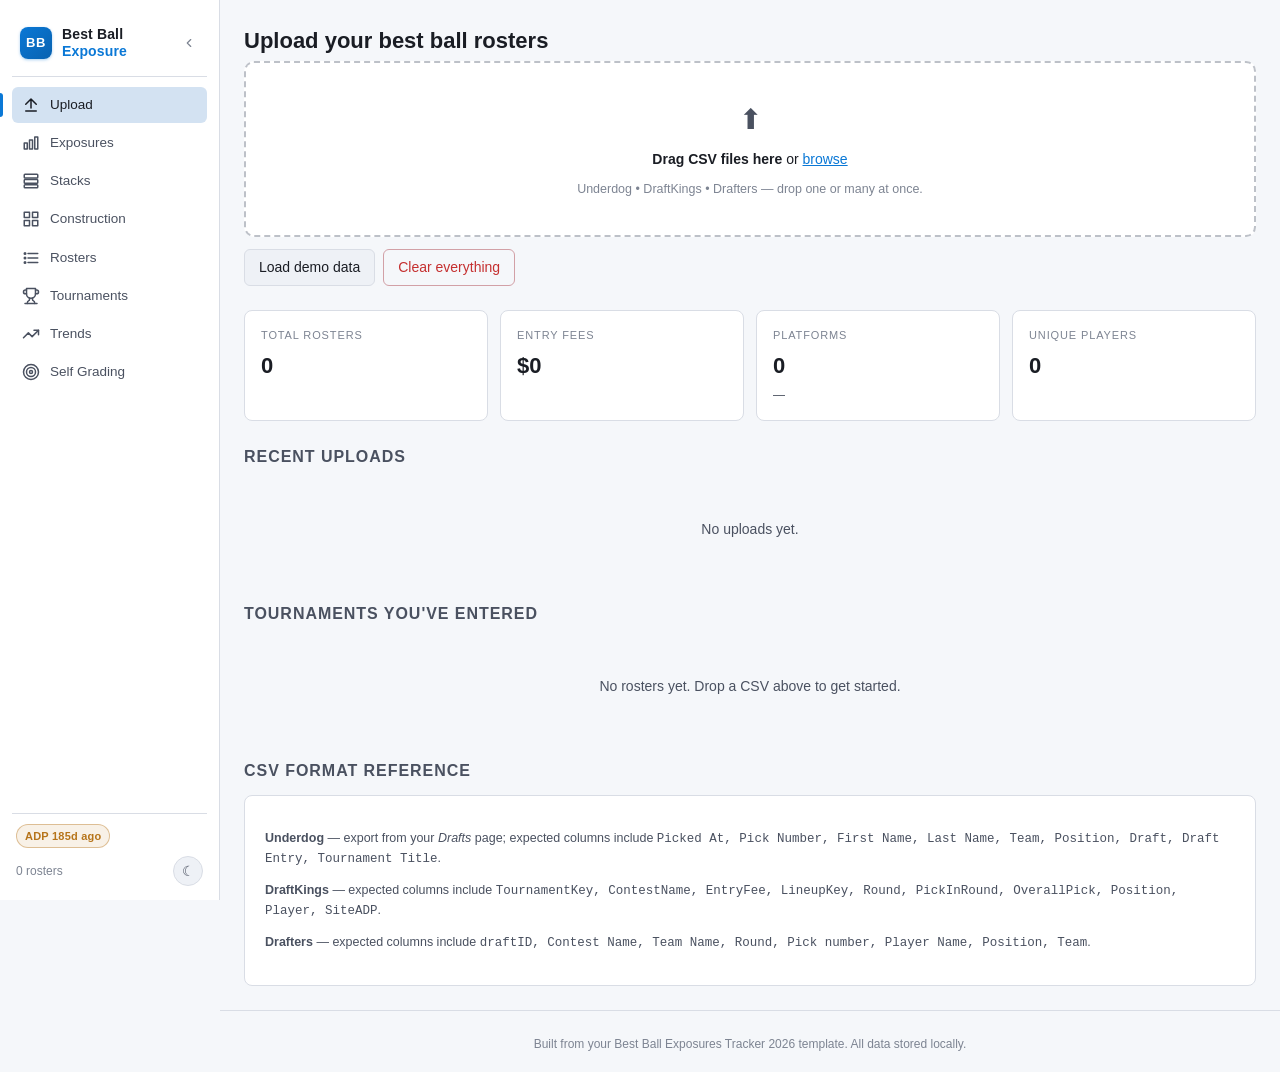
==== commit a5dfe6d4: "UI polish: position filter buttons, remove ledes, stack size tab, grading redesign, player ADP histo" ====
--- a/index.html
+++ b/index.html
@@ -11,7 +11,7 @@
   <div id="nav-slot"></div>
   <main>
     <h1>Upload your best ball rosters</h1>
-    <p class="lede">Drop in CSV exports from Underdog, DraftKings, or Drafters. You can drop multiple files at once — Underdog gives you a separate CSV per contest type, all of them are welcome here. Everything stays in your browser.</p>
+
 
     <div id="flash"></div>
 
--- a/assets/styles.css
+++ b/assets/styles.css
@@ -128,7 +128,10 @@
   width: 32px;
   height: 32px;
   border-radius: 8px;
-  background: var(--accent);
+  /* Gradient feels more "logo" than flat tile. */
+  background: linear-gradient(135deg,
+    var(--accent) 0%,
+    var(--accent-strong) 100%);
   color: var(--accent-on);
   display: flex;
   align-items: center;
@@ -137,6 +140,7 @@
   font-size: 13px;
   letter-spacing: 0.04em;
   flex-shrink: 0;
+  box-shadow: 0 1px 3px color-mix(in srgb, var(--accent) 35%, transparent);
 }
 .brand-name {
   font-weight: 700;
@@ -402,6 +406,73 @@
 }
 .toolbar label { color: var(--text-dim); font-size: 13px; }
 
+/* Filter bar — position buttons on top, secondary filters below with labels */
+.filter-bar {
+  display: flex;
+  flex-direction: column;
+  gap: 10px;
+  margin-bottom: 16px;
+}
+.filter-row {
+  display: flex;
+  align-items: flex-end;
+  gap: 12px;
+  flex-wrap: wrap;
+}
+.filter-group {
+  display: flex;
+  flex-direction: column;
+  gap: 4px;
+}
+.filter-label {
+  font-size: 10px;
+  font-weight: 700;
+  text-transform: uppercase;
+  letter-spacing: 0.08em;
+  color: var(--text-muted);
+  line-height: 1;
+}
+.filter-group input[type=search],
+.filter-group select {
+  background: var(--bg-elev);
+  color: var(--text);
+  border: 1px solid var(--border);
+  padding: 6px 10px;
+  border-radius: 6px;
+  font: inherit;
+  min-width: 180px;
+}
+.filter-group label { color: var(--text-dim); font-size: 13px; line-height: 2; }
+
+/* Position filter buttons */
+.pos-btn-group {
+  display: flex;
+  gap: 6px;
+  flex-wrap: wrap;
+}
+.pos-btn {
+  padding: 7px 22px;
+  border-radius: 8px;
+  border: none;
+  font-size: 13px;
+  font-weight: 700;
+  letter-spacing: 0.04em;
+  cursor: pointer;
+  transition: opacity 120ms, filter 120ms;
+  font-family: inherit;
+}
+.pos-btn-all       { background: var(--bg-elev-2); color: var(--text-muted); border: 1px solid var(--border); }
+.pos-btn-all.active{ background: var(--accent);    color: var(--accent-on);  border-color: var(--accent); }
+.pos-btn-qb        { background: color-mix(in srgb, var(--pos-qb) 22%, var(--bg-elev-2)); color: var(--pos-qb); }
+.pos-btn-qb.active { background: var(--pos-qb); color: #fff; }
+.pos-btn-rb        { background: color-mix(in srgb, var(--pos-rb) 22%, var(--bg-elev-2)); color: var(--pos-rb); }
+.pos-btn-rb.active { background: var(--pos-rb); color: #fff; }
+.pos-btn-wr        { background: color-mix(in srgb, var(--pos-wr) 22%, var(--bg-elev-2)); color: var(--pos-wr); }
+.pos-btn-wr.active { background: var(--pos-wr); color: var(--accent-on); }
+.pos-btn-te        { background: color-mix(in srgb, var(--pos-te) 22%, var(--bg-elev-2)); color: var(--pos-te); }
+.pos-btn-te.active { background: var(--pos-te); color: var(--accent-on); }
+.pos-btn:not(.active):hover { filter: brightness(1.15); }
+
 table.data {
   width: 100%;
   border-collapse: separate;
@@ -437,12 +508,33 @@
   position: sticky;
   top: 0;
   z-index: 1;
+  /* Accent underline under the whole header row — pulls the eye to it. */
+  border-bottom: 2px solid color-mix(in srgb, var(--accent) 32%, var(--border));
 }
 table.data th.sortable { cursor: pointer; }
 table.data th.sortable:hover { color: var(--text); }
 table.data th .sort-ind { color: var(--accent); margin-left: 4px; }
 table.data tr:last-child td { border-bottom: 0; }
-table.data tr:hover td { background: var(--bg-elev-2); }
+table.data tbody tr { position: relative; }
+/* Row-level accent: a faint left rail appears on hover, brighter when
+   the row is in the 'is-expanded' state. Lets users see what they're
+   pointing at without changing the cell backgrounds (which already
+   carry heat-map color). */
+table.data tbody tr:hover td { background: var(--bg-elev-2); }
+table.data tbody tr:hover td:first-child {
+  box-shadow: inset 3px 0 0 color-mix(in srgb, var(--accent) 45%, transparent);
+}
+
+/* Bigger accent focus ring on interactive controls. */
+button:focus-visible,
+input:focus-visible,
+select:focus-visible,
+a:focus-visible,
+.theme-toggle:focus-visible,
+.row-expand-btn:focus-visible {
+  outline: 2px solid color-mix(in srgb, var(--accent) 70%, transparent);
+  outline-offset: 2px;
+}
 table.data td.num, table.data th.num { text-align: right; font-variant-numeric: tabular-nums; }
 
 .badge {
@@ -456,10 +548,13 @@
   color: var(--text-dim);
   border: 1px solid var(--border);
 }
-.badge.pos-QB { background: color-mix(in srgb, var(--pos-qb) 16%, transparent); color: var(--pos-qb); border-color: color-mix(in srgb, var(--pos-qb) 35%, transparent); }
-.badge.pos-RB { background: color-mix(in srgb, var(--pos-rb) 16%, transparent); color: var(--pos-rb); border-color: color-mix(in srgb, var(--pos-rb) 35%, transparent); }
-.badge.pos-WR { background: color-mix(in srgb, var(--pos-wr) 16%, transparent); color: var(--pos-wr); border-color: color-mix(in srgb, var(--pos-wr) 35%, transparent); }
-.badge.pos-TE { background: color-mix(in srgb, var(--pos-te) 16%, transparent); color: var(--pos-te); border-color: color-mix(in srgb, var(--pos-te) 35%, transparent); }
+/* Position badges use a subtle top-light gradient so they feel like
+   physical pills instead of flat tints. Top edge is brighter than
+   the bottom, the way light catches a domed surface. */
+.badge.pos-QB { background: linear-gradient(180deg, color-mix(in srgb, var(--pos-qb) 28%, transparent) 0%, color-mix(in srgb, var(--pos-qb) 12%, transparent) 100%); color: var(--pos-qb); border-color: color-mix(in srgb, var(--pos-qb) 40%, transparent); }
+.badge.pos-RB { background: linear-gradient(180deg, color-mix(in srgb, var(--pos-rb) 28%, transparent) 0%, color-mix(in srgb, var(--pos-rb) 12%, transparent) 100%); color: var(--pos-rb); border-color: color-mix(in srgb, var(--pos-rb) 40%, transparent); }
+.badge.pos-WR { background: linear-gradient(180deg, color-mix(in srgb, var(--pos-wr) 28%, transparent) 0%, color-mix(in srgb, var(--pos-wr) 12%, transparent) 100%); color: var(--pos-wr); border-color: color-mix(in srgb, var(--pos-wr) 40%, transparent); }
+.badge.pos-TE { background: linear-gradient(180deg, color-mix(in srgb, var(--pos-te) 28%, transparent) 0%, color-mix(in srgb, var(--pos-te) 12%, transparent) 100%); color: var(--pos-te); border-color: color-mix(in srgb, var(--pos-te) 40%, transparent); }
 
 .empty-state {
   text-align: center;
@@ -505,6 +600,18 @@
 .clv-pos { color: var(--accent-2); }
 .clv-neg { color: var(--danger); }
 
+/* Position-tinted table rows. Applied to the first cell so the
+   heat-map cells in later columns retain their own colors. */
+table.data tbody tr[data-pos="QB"] td:first-child { background: color-mix(in srgb, var(--pos-qb) 6%, transparent); }
+table.data tbody tr[data-pos="RB"] td:first-child { background: color-mix(in srgb, var(--pos-rb) 6%, transparent); }
+table.data tbody tr[data-pos="WR"] td:first-child { background: color-mix(in srgb, var(--pos-wr) 6%, transparent); }
+table.data tbody tr[data-pos="TE"] td:first-child { background: color-mix(in srgb, var(--pos-te) 6%, transparent); }
+table.data tbody tr[data-pos]:hover td:first-child { background: color-mix(in srgb, var(--pos-qb) 6%, var(--bg-elev-2)); }
+table.data tbody tr[data-pos="QB"]:hover td:first-child { background: color-mix(in srgb, var(--pos-qb) 12%, var(--bg-elev-2)); }
+table.data tbody tr[data-pos="RB"]:hover td:first-child { background: color-mix(in srgb, var(--pos-rb) 12%, var(--bg-elev-2)); }
+table.data tbody tr[data-pos="WR"]:hover td:first-child { background: color-mix(in srgb, var(--pos-wr) 12%, var(--bg-elev-2)); }
+table.data tbody tr[data-pos="TE"]:hover td:first-child { background: color-mix(in srgb, var(--pos-te) 12%, var(--bg-elev-2)); }
+
 .player-cell {
   display: inline-flex;
   align-items: center;
@@ -512,6 +619,37 @@
   min-width: 0;
 }
 .player-cell .player-name { min-width: 0; }
+
+/* Position-colored player name links — applies wherever a player
+   cell carries data-pos. Hover reverts to the underlined accent. */
+.player-cell[data-pos="QB"] .player-name a { color: var(--pos-qb); }
+.player-cell[data-pos="RB"] .player-name a { color: var(--pos-rb); }
+.player-cell[data-pos="WR"] .player-name a { color: var(--pos-wr); }
+.player-cell[data-pos="TE"] .player-name a { color: var(--pos-te); }
+.player-cell[data-pos] .player-name a:hover { filter: brightness(1.15); }
+
+/* Team-color left rail. Anything with --team-color set on it gets a
+   thin colored stripe on its left edge: team rows on the Stacks page,
+   each row of a stack on the Player Stacks view, and each pick on the
+   Rosters detail table. */
+[style*="--team-color"] {
+  box-shadow: inset 3px 0 0 var(--team-color, transparent);
+}
+/* On table rows specifically, the inset shadow on the row itself
+   doesn't render reliably because each td paints its own background.
+   We apply the stripe via the first cell. */
+table.data tbody tr[style*="--team-color"] {
+  box-shadow: none;
+}
+table.data tbody tr[style*="--team-color"] td:first-child {
+  box-shadow: inset 3px 0 0 var(--team-color, transparent);
+}
+/* Stack rows in the Player Stacks view — small inline element. */
+.stack-row[style*="--team-color"] {
+  box-shadow: inset 3px 0 0 var(--team-color, transparent);
+  padding-left: 6px;
+  border-radius: 3px;
+}
 .team-logo {
   display: inline-block;
   flex-shrink: 0;
@@ -560,6 +698,72 @@
 }
 h2.grade-section.positive { color: var(--accent-2); }
 h2.grade-section.negative { color: var(--danger); }
+
+/* Win/loss cards — Drafts Gained vs Lost section */
+.wl-grid {
+  display: grid;
+  grid-template-columns: 1fr 1fr;
+  gap: 12px;
+  margin-bottom: 20px;
+}
+@media (max-width: 700px) {
+  .wl-grid { grid-template-columns: 1fr; }
+}
+.wl-card {
+  display: flex;
+  flex-direction: column;
+  gap: 0;
+}
+.wl-header {
+  display: flex;
+  align-items: baseline;
+  gap: 8px;
+  margin-bottom: 14px;
+}
+.wl-label {
+  font-weight: 700;
+  font-size: 11px;
+  text-transform: uppercase;
+  letter-spacing: 0.08em;
+  color: var(--text);
+}
+.wl-sub {
+  font-size: 11.5px;
+  color: var(--text-muted);
+}
+.wl-pct {
+  font-size: 44px;
+  font-weight: 800;
+  line-height: 1;
+  letter-spacing: -0.02em;
+  font-variant-numeric: tabular-nums;
+  margin-bottom: 4px;
+}
+.wl-tag {
+  font-size: 12px;
+  color: var(--text-muted);
+  margin-bottom: 16px;
+}
+.wl-bar {
+  display: flex;
+  height: 7px;
+  border-radius: 99px;
+  overflow: hidden;
+  background: var(--bg-elev-2);
+  margin-bottom: 10px;
+}
+.wl-seg { height: 100%; }
+.wl-gained { background: var(--accent-2); }
+.wl-even   { background: var(--text-muted); opacity: 0.35; }
+.wl-lost   { background: var(--danger); }
+.wl-counts {
+  display: flex;
+  align-items: center;
+  gap: 6px;
+  font-size: 12.5px;
+  font-variant-numeric: tabular-nums;
+}
+.wl-sep { color: var(--text-muted); }
 
 .seg-toggle {
   display: inline-flex;
@@ -767,6 +971,197 @@
   color: var(--text-muted);
   font-size: 11px;
   letter-spacing: 0.04em;
+}
+
+/* Roster Type archetypes — compact horizontal bar list. */
+.roster-types-list {
+  display: flex;
+  flex-direction: column;
+  background: var(--bg-elev);
+  border: 1px solid var(--border);
+  border-radius: 8px;
+  overflow: hidden;
+  margin-bottom: 20px;
+}
+.rt-row {
+  padding: 6px 12px;
+  border-bottom: 1px solid var(--border);
+  display: flex;
+  flex-direction: column;
+  gap: 0;
+  transition: background 120ms;
+}
+.rt-row:last-child { border-bottom: 0; }
+.rt-row.is-clickable { cursor: pointer; }
+.rt-row.is-clickable:hover { background: var(--bg-elev-2); }
+.rt-row.is-empty { opacity: 0.45; }
+.rt-row.is-expanded {
+  background: color-mix(in srgb, var(--accent) 8%, var(--bg-elev));
+  border-left: 3px solid var(--accent);
+  padding-left: 9px;
+}
+
+.rt-row-main {
+  display: grid;
+  grid-template-columns: minmax(160px, 220px) 1fr minmax(96px, 120px);
+  align-items: center;
+  gap: 14px;
+}
+.rt-label-block {
+  display: flex;
+  align-items: center;
+  gap: 6px;
+  min-width: 0;
+}
+.rt-label-text {
+  display: flex;
+  flex-direction: column;
+  gap: 0;
+  min-width: 0;
+  line-height: 1.2;
+}
+.rt-chevron {
+  color: var(--text-muted);
+  font-size: 11px;
+  width: 10px;
+  text-align: center;
+  flex-shrink: 0;
+}
+.rt-label {
+  font-weight: 600;
+  font-size: 13px;
+  color: var(--text);
+  letter-spacing: 0.01em;
+  line-height: 1.2;
+}
+.rt-desc-inline {
+  font-size: 10.5px;
+  color: var(--text-muted);
+  line-height: 1.25;
+  white-space: nowrap;
+  overflow: hidden;
+  text-overflow: ellipsis;
+}
+.rt-bar {
+  height: 6px;
+  background: color-mix(in srgb, var(--text-muted) 18%, transparent);
+  border-radius: 3px;
+  overflow: hidden;
+}
+.rt-bar-fill {
+  height: 100%;
+  background: var(--accent);
+  border-radius: 3px;
+  transition: width 240ms ease;
+}
+.rt-stats {
+  display: flex;
+  align-items: baseline;
+  gap: 8px;
+  justify-content: flex-end;
+  font-variant-numeric: tabular-nums;
+}
+.rt-count-num {
+  font-size: 15px;
+  font-weight: 700;
+  color: var(--text);
+  line-height: 1.1;
+}
+.rt-pct-num {
+  font-size: 11.5px;
+  color: var(--text-dim);
+  min-width: 40px;
+  text-align: right;
+}
+
+/* Inline panel of matching rosters when a row is expanded. */
+.rt-rosters {
+  margin-top: 10px;
+  padding-top: 10px;
+  border-top: 1px solid var(--border);
+  display: flex;
+  flex-direction: column;
+  gap: 2px;
+}
+.rt-roster-item {
+  display: flex;
+  align-items: center;
+  gap: 10px;
+  padding: 7px 10px;
+  border-radius: 6px;
+  background: var(--bg-elev-2);
+  color: var(--text);
+  text-decoration: none;
+  font-size: 12.5px;
+}
+.rt-roster-item:hover {
+  background: color-mix(in srgb, var(--accent) 18%, var(--bg-elev-2));
+  text-decoration: none;
+}
+.rt-roster-name {
+  flex: 1;
+  min-width: 0;
+  white-space: nowrap;
+  overflow: hidden;
+  text-overflow: ellipsis;
+  font-weight: 500;
+}
+.rt-roster-meta {
+  display: flex;
+  gap: 16px;
+  font-size: 11px;
+  color: var(--text-muted);
+  font-variant-numeric: tabular-nums;
+}
+.rt-roster-meta span {
+  min-width: 60px;
+  text-align: right;
+}
+.rt-empty {
+  padding: 8px 10px;
+  font-size: 12px;
+  color: var(--text-muted);
+}
+
+.rt-pager {
+  display: flex;
+  align-items: center;
+  justify-content: space-between;
+  gap: 12px;
+  padding: 10px 4px 2px;
+  margin-top: 6px;
+  font-size: 12px;
+  color: var(--text-dim);
+}
+.rt-page-info {
+  font-variant-numeric: tabular-nums;
+  flex: 1;
+  text-align: center;
+}
+.rt-page-btn {
+  padding: 5px 12px;
+  font-size: 12px;
+  border-radius: 6px;
+  border: 1px solid var(--border);
+  background: var(--bg-elev);
+  color: var(--text);
+  cursor: pointer;
+  min-width: 78px;
+}
+.rt-page-btn:hover:not(:disabled) {
+  background: color-mix(in srgb, var(--accent) 12%, var(--bg-elev));
+  border-color: color-mix(in srgb, var(--accent) 40%, var(--border));
+}
+.rt-page-btn:disabled {
+  opacity: 0.35;
+  cursor: not-allowed;
+}
+
+@media (max-width: 700px) {
+  .rt-row-main { grid-template-columns: 1fr; gap: 6px; }
+  .rt-bar { order: 3; }
+  .rt-stats { order: 2; justify-content: flex-start; }
+  .rt-desc-inline { white-space: normal; }
 }
 
 /* Position-count histograms on the Construction page. */
@@ -1032,8 +1427,60 @@
   font-size: 12px;
 }
 
+/* Stacks → Stack Size view — QB frequency table on the left, fee-by-bucket panel on the right. */
+.freq-grid {
+  display: grid;
+  grid-template-columns: minmax(0, 1fr) 320px;
+  gap: 16px;
+  align-items: start;
+}
+.freq-main { min-width: 0; }
+.freq-side {
+  padding: 14px 16px;
+  position: sticky;
+  top: 12px;
+}
+.freq-side h3 {
+  margin: 0 0 4px;
+  font-size: 14px;
+}
+.freq-side .freq-side-sub {
+  margin: 0 0 10px;
+  font-size: 11.5px;
+  color: var(--text-muted);
+  line-height: 1.4;
+}
+.freq-side table.data th,
+.freq-side table.data td {
+  padding: 6px 10px;
+  font-size: 12.5px;
+}
+.freq-side .freq-side-foot {
+  margin: 8px 2px 0;
+  font-size: 11px;
+  color: var(--text-muted);
+  line-height: 1.4;
+}
+.bucket-cell {
+  font-variant-numeric: tabular-nums;
+  vertical-align: middle;
+}
+.bucket-cell .bucket-roster-pct {
+  display: block;
+  font-size: 12.5px;
+  line-height: 1.2;
+}
+.bucket-cell .bucket-fee-pct {
+  display: block;
+  font-size: 10.5px;
+  color: var(--text-muted);
+  line-height: 1.2;
+}
+
 @media (max-width: 800px) {
   header.site { flex-wrap: wrap; }
   main { padding: 16px; }
   .two-col { grid-template-columns: 1fr; }
-}
+  .freq-grid { grid-template-columns: 1fr; }
+  .freq-side { position: static; }
+}
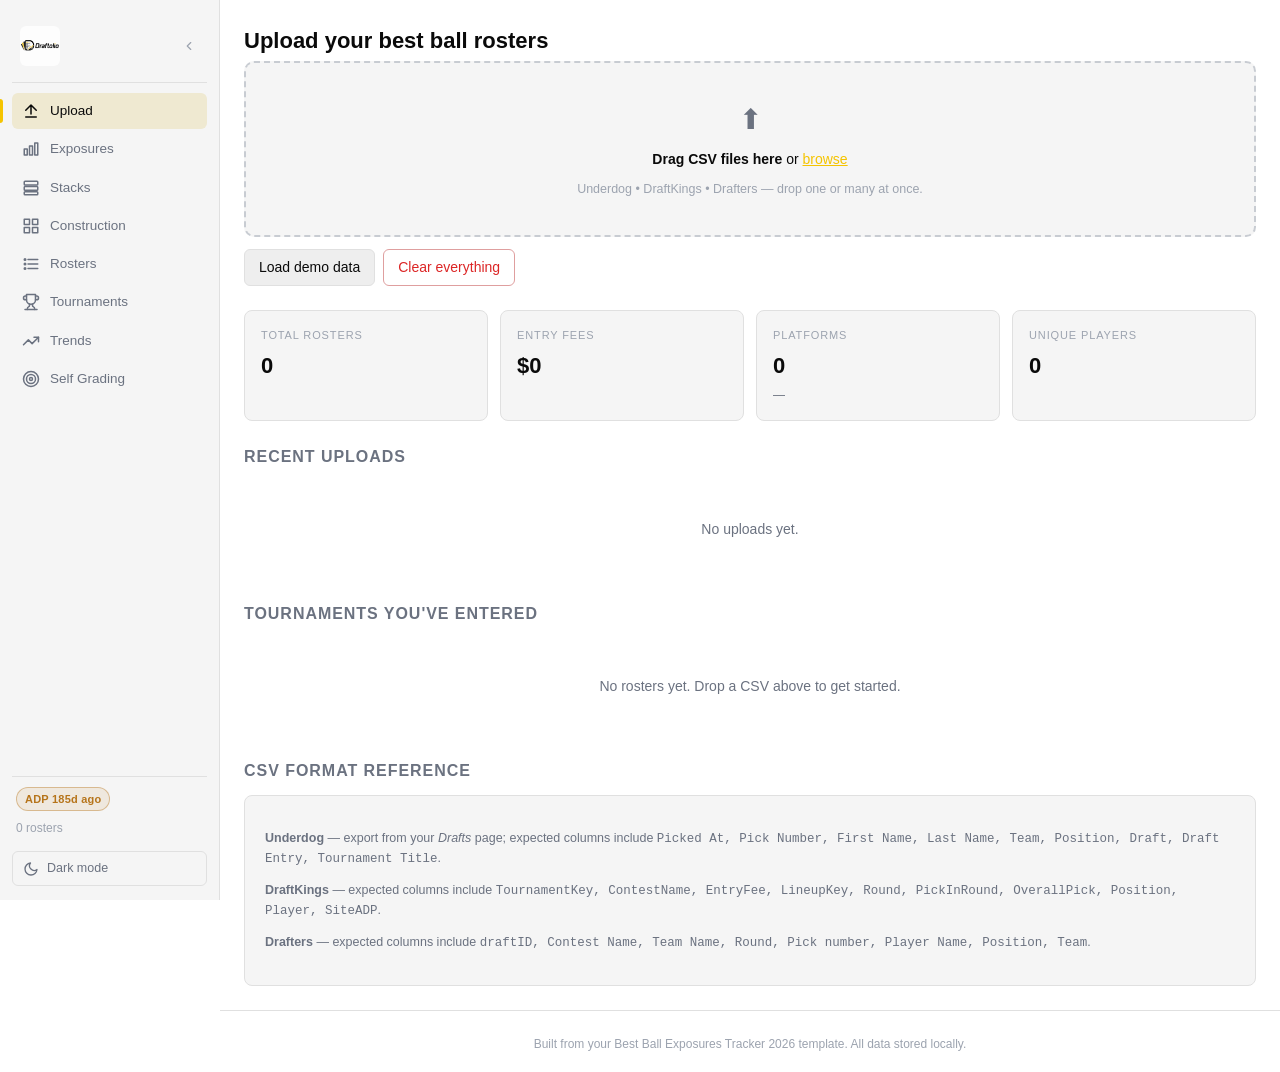
==== commit 8fd86888: "Themeable color system (light default, dark via [data-theme=dark]), cap ADP at 216 - Rewrite color t" ====
--- a/index.html
+++ b/index.html
@@ -4,7 +4,7 @@
   <meta charset="utf-8" />
   <meta name="viewport" content="width=device-width, initial-scale=1" />
   <title>Best Ball Exposure — Upload</title>
-  <script>(function(){try{var t=localStorage.getItem('bb_theme');if(!t)t=window.matchMedia&&matchMedia('(prefers-color-scheme: light)').matches?'light':'dark';document.documentElement.setAttribute('data-theme',t);if(localStorage.getItem('bb_sidebar_collapsed')==='1')document.documentElement.setAttribute('data-sidebar','collapsed');}catch(e){}})();</script>
+  <script>(function(){try{var t=localStorage.getItem("bb_theme")==="dark"?"dark":"light";document.documentElement.setAttribute("data-theme",t);if(localStorage.getItem('bb_sidebar_collapsed')==='1')document.documentElement.setAttribute('data-sidebar','collapsed');}catch(e){}})();</script>
   <link rel="stylesheet" href="assets/styles.css" />
 </head>
 <body>
--- a/assets/styles.css
+++ b/assets/styles.css
@@ -1,49 +1,110 @@
+/* =========================================================================
+   Color tokens
+   - Light is the default; :root carries the light palette.
+   - Dark mode is opted in via [data-theme="dark"] on <html>.
+   - Every color elsewhere in the codebase references a var(--name) — no
+   - hardcoded hex values in components.
+   - Backward-compat names (--bg-elev, --bg-elev-2, --text-dim, --accent-2,
+     --danger, --accent-strong) alias the new semantic names so existing
+     rules don't need to be rewritten.
+   ========================================================================= */
 :root {
-  --bg: #0f1115;
-  --bg-elev: #181b22;
-  --bg-elev-2: #1f232c;
-  --border: #2a2f3a;
-  --grid: #2a2f3a;
-  --text: #e7e9ee;
-  --text-dim: #9aa3b2;
-  --text-muted: #6b7383;
-  --accent: #6cf;
-  --accent-strong: #4cb6f0;
-  --accent-on: #0d1117;
-  --accent-2: #5ac46d;
-  --warn: #f5b452;
-  --danger: #ef6a6a;
-  --pos-qb: #c66cff;
-  --pos-rb: #5ac46d;
-  --pos-wr: #6cf;
-  --pos-te: #f5b452;
-  --pos-dst: #9aa3b2;
-  --shadow: 0 0 0 transparent;
+  /* surfaces */
+  --bg:             #FFFFFF;
+  --surface:        #F5F5F5;
+  --surface-hover:  #EEEEEE;
+
+  /* borders */
+  --border:         #E0E0E0;
+  --border-strong:  #C0C0C0;
+  --grid:           var(--border);
+
+  /* text */
+  --text:           #0A0A0A;
+  --text-secondary: #6B7280;
+  --text-muted:     #9CA3AF;
+
+  /* accent (Draftolio yellow) — slightly deeper on white for legibility */
+  --accent:         #F5C400;
+  --accent-on:      #0A0A0A;
+
+  /* semantic */
+  --positive:       #16A34A;
+  --negative:       #DC2626;
+  --warn:           #B6741A;
+
+  /* utility constants — used for text-on-colored-background */
+  --white:          #FFFFFF;
+
+  /* shadows — light mode only; dark mode flattens them */
+  --shadow-sm:      0 1px 2px rgba(10, 10, 10, 0.04), 0 1px 3px rgba(10, 10, 10, 0.06);
+  --shadow:         var(--shadow-sm);
+  --shadow-popover: 0 8px 24px rgba(10, 10, 10, 0.12);
+
+  /* position colors — domain identity, kept the same across modes */
+  --pos-qb:         #8B3FBF;
+  --pos-rb:         #1D8A4F;
+  --pos-wr:         #0A78D6;
+  --pos-te:         #B6741A;
+  --pos-dst:        #6B7280;
+
+  /* backward-compat aliases */
+  --bg-elev:        var(--surface);
+  --bg-elev-2:      var(--surface-hover);
+  --text-dim:       var(--text-secondary);
+  --accent-2:       var(--positive);
+  --danger:         var(--negative);
+  --accent-strong:  var(--accent);
+
+  color-scheme: light;
+}
+
+[data-theme="dark"] {
+  /* surfaces */
+  --bg:             #0A0A0A;
+  --surface:        #141414;
+  --surface-hover:  #1C1C1C;
+
+  /* borders */
+  --border:         #262626;
+  --border-strong:  #404040;
+  --grid:           var(--border);
+
+  /* text */
+  --text:           #FFFFFF;
+  --text-secondary: #9CA3AF;
+  --text-muted:     #6B7280;
+
+  /* accent */
+  --accent:         #FFD500;
+  --accent-on:      #0A0A0A;
+
+  /* semantic */
+  --positive:       #22C55E;
+  --negative:       #EF4444;
+  --warn:           #F5B452;
+
+  /* no shadows in dark mode */
+  --shadow-sm:      none;
+  --shadow:         none;
+  --shadow-popover: 0 8px 24px rgba(0, 0, 0, 0.55);
+
+  /* position colors — brighter variants for dark backgrounds */
+  --pos-qb:         #C66CFF;
+  --pos-rb:         #5AC46D;
+  --pos-wr:         #6CCFFF;
+  --pos-te:         #F5B452;
+  --pos-dst:        #9CA3AF;
+
+  /* aliases inherit the new values via the same names above */
+  --bg-elev:        var(--surface);
+  --bg-elev-2:      var(--surface-hover);
+  --text-dim:       var(--text-secondary);
+  --accent-2:       var(--positive);
+  --danger:         var(--negative);
+  --accent-strong:  var(--accent);
+
   color-scheme: dark;
-}
-
-:root[data-theme="light"] {
-  --bg: #f5f7fa;
-  --bg-elev: #ffffff;
-  --bg-elev-2: #eef1f6;
-  --border: #d9dde5;
-  --grid: #e3e6ec;
-  --text: #1a1d24;
-  --text-dim: #4a5160;
-  --text-muted: #7d8492;
-  --accent: #0a78d6;
-  --accent-strong: #0962b0;
-  --accent-on: #ffffff;
-  --accent-2: #1d8a4f;
-  --warn: #b6741a;
-  --danger: #c53030;
-  --pos-qb: #8b3fbf;
-  --pos-rb: #1d8a4f;
-  --pos-wr: #0a78d6;
-  --pos-te: #b6741a;
-  --pos-dst: #4a5160;
-  --shadow: 0 1px 2px rgba(15, 23, 42, 0.04), 0 1px 3px rgba(15, 23, 42, 0.06);
-  color-scheme: light;
 }
 
 * { box-sizing: border-box; }
@@ -128,10 +189,7 @@
   width: 32px;
   height: 32px;
   border-radius: 8px;
-  /* Gradient feels more "logo" than flat tile. */
-  background: linear-gradient(135deg,
-    var(--accent) 0%,
-    var(--accent-strong) 100%);
+  background: var(--accent);
   color: var(--accent-on);
   display: flex;
   align-items: center;
@@ -140,7 +198,17 @@
   font-size: 13px;
   letter-spacing: 0.04em;
   flex-shrink: 0;
-  box-shadow: 0 1px 3px color-mix(in srgb, var(--accent) 35%, transparent);
+}
+/* When the brand mark is an actual image (our Draftolio logo), drop the
+   gradient tile and let the logo render on its own. With no text alongside
+   it, give the mark a bit more room so it's the visual anchor for the corner. */
+.brand-mark.brand-mark-img {
+  background: transparent;
+  box-shadow: none;
+  object-fit: contain;
+  border-radius: 6px;
+  width: 40px;
+  height: 40px;
 }
 .brand-name {
   font-weight: 700;
@@ -285,22 +353,43 @@
 }
 
 .theme-toggle {
-  width: 30px;
-  height: 30px;
-  padding: 0;
-  border-radius: 50%;
-  border: 1px solid var(--border);
-  background: var(--bg-elev-2);
-  color: var(--text-dim);
-  font-size: 14px;
-  line-height: 1;
-  display: inline-flex;
-  align-items: center;
-  justify-content: center;
+  display: flex;
+  align-items: center;
+  gap: 8px;
+  width: 100%;
+  padding: 7px 10px;
+  margin-top: 6px;
+  border-radius: 6px;
+  border: 1px solid var(--border);
+  background: var(--surface);
+  color: var(--text-secondary);
+  font: inherit;
+  font-size: 12.5px;
+  font-weight: 500;
   cursor: pointer;
   transition: background 120ms, color 120ms, border-color 120ms;
 }
-.theme-toggle:hover { color: var(--text); border-color: var(--text-muted); }
+.theme-toggle:hover {
+  color: var(--text);
+  background: var(--surface-hover);
+  border-color: var(--border-strong);
+}
+.theme-toggle-icon {
+  display: inline-flex;
+  align-items: center;
+  justify-content: center;
+  width: 16px;
+  height: 16px;
+  flex-shrink: 0;
+  color: var(--text-secondary);
+}
+.theme-toggle:hover .theme-toggle-icon { color: var(--accent); }
+:root[data-sidebar="collapsed"] .theme-toggle-text { display: none; }
+:root[data-sidebar="collapsed"] .theme-toggle {
+  justify-content: center;
+  padding: 8px;
+  gap: 0;
+}
 
 main {
   max-width: 1400px;
@@ -379,7 +468,7 @@
   cursor: pointer;
   text-decoration: underline;
 }
-.link-button:hover { color: #4cb6f0; background: none; }
+.link-button:hover { color: var(--accent); background: none; }
 
 .actions-row {
   display: flex;
@@ -405,6 +494,132 @@
   min-width: 200px;
 }
 .toolbar label { color: var(--text-dim); font-size: 13px; }
+
+/* Hide elements that don't match the current view (e.g. Chart vs Table on Trends) */
+.view-hidden { display: none !important; }
+
+/* "View ADP Trend" CTA shown next to the player name on player.html */
+.adp-trend-btn {
+  display: inline-flex;
+  align-items: center;
+  gap: 6px;
+  padding: 6px 12px;
+  background: color-mix(in srgb, var(--accent) 14%, var(--bg-elev));
+  border: 1px solid color-mix(in srgb, var(--accent) 35%, var(--border));
+  color: var(--accent);
+  border-radius: 8px;
+  font-size: 12px;
+  font-weight: 700;
+  letter-spacing: 0.04em;
+  text-decoration: none;
+  transition: background 120ms, border-color 120ms;
+}
+.adp-trend-btn:hover {
+  background: color-mix(in srgb, var(--accent) 22%, var(--bg-elev));
+  border-color: var(--accent);
+  text-decoration: none;
+}
+.adp-trend-icon { font-size: 14px; line-height: 1; }
+
+/* Column visibility picker — appears above each data table */
+.table-toolbar {
+  display: flex;
+  align-items: center;
+  justify-content: flex-end;
+  gap: 8px;
+  margin-bottom: 8px;
+}
+.col-picker {
+  position: relative;
+  display: inline-block;
+}
+.col-picker-btn {
+  display: inline-flex;
+  align-items: center;
+  gap: 8px;
+  padding: 6px 12px;
+  background: var(--bg-elev);
+  color: var(--text);
+  border: 1px solid var(--border);
+  border-radius: 8px;
+  font: inherit;
+  font-size: 12px;
+  font-weight: 600;
+  letter-spacing: 0.04em;
+  text-transform: uppercase;
+  cursor: pointer;
+  transition: border-color 120ms, color 120ms;
+}
+.col-picker-btn:hover {
+  border-color: color-mix(in srgb, var(--accent) 50%, var(--border));
+  color: var(--text);
+}
+.col-picker-btn[aria-expanded="true"] {
+  border-color: var(--accent);
+  color: var(--accent);
+  box-shadow: 0 0 0 1px var(--accent);
+}
+.col-picker-icon { color: var(--text-muted); flex-shrink: 0; }
+.col-picker-btn[aria-expanded="true"] .col-picker-icon { color: var(--accent); }
+.col-picker-count {
+  display: inline-flex;
+  align-items: center;
+  justify-content: center;
+  min-width: 18px;
+  height: 18px;
+  padding: 0 6px;
+  border-radius: 99px;
+  background: var(--accent);
+  color: var(--accent-on);
+  font-size: 11px;
+  font-weight: 700;
+}
+.col-picker-panel {
+  position: absolute;
+  right: 0;
+  top: calc(100% + 6px);
+  min-width: 220px;
+  max-height: 360px;
+  overflow-y: auto;
+  background: var(--bg-elev);
+  border: 1px solid var(--border);
+  border-radius: 8px;
+  box-shadow: var(--shadow-popover);
+  z-index: 20;
+  padding: 8px 0;
+}
+.col-picker-head {
+  padding: 8px 14px 6px;
+  font-size: 10px;
+  font-weight: 700;
+  text-transform: uppercase;
+  letter-spacing: 0.1em;
+  color: var(--text-muted);
+}
+.col-picker-list {
+  display: flex;
+  flex-direction: column;
+  gap: 0;
+  padding: 2px 0 4px;
+}
+.col-picker-item {
+  display: flex;
+  align-items: center;
+  gap: 10px;
+  padding: 6px 14px;
+  font-size: 13px;
+  color: var(--text);
+  cursor: pointer;
+  user-select: none;
+}
+.col-picker-item:hover { background: var(--bg-elev-2); }
+.col-picker-item input[type=checkbox] {
+  accent-color: var(--accent);
+  width: 14px;
+  height: 14px;
+  flex-shrink: 0;
+  cursor: pointer;
+}
 
 /* Filter bar — position buttons on top, secondary filters below with labels */
 .filter-bar {
@@ -464,9 +679,9 @@
 .pos-btn-all       { background: var(--bg-elev-2); color: var(--text-muted); border: 1px solid var(--border); }
 .pos-btn-all.active{ background: var(--accent);    color: var(--accent-on);  border-color: var(--accent); }
 .pos-btn-qb        { background: color-mix(in srgb, var(--pos-qb) 22%, var(--bg-elev-2)); color: var(--pos-qb); }
-.pos-btn-qb.active { background: var(--pos-qb); color: #fff; }
+.pos-btn-qb.active { background: var(--pos-qb); color: var(--white); }
 .pos-btn-rb        { background: color-mix(in srgb, var(--pos-rb) 22%, var(--bg-elev-2)); color: var(--pos-rb); }
-.pos-btn-rb.active { background: var(--pos-rb); color: #fff; }
+.pos-btn-rb.active { background: var(--pos-rb); color: var(--white); }
 .pos-btn-wr        { background: color-mix(in srgb, var(--pos-wr) 22%, var(--bg-elev-2)); color: var(--pos-wr); }
 .pos-btn-wr.active { background: var(--pos-wr); color: var(--accent-on); }
 .pos-btn-te        { background: color-mix(in srgb, var(--pos-te) 22%, var(--bg-elev-2)); color: var(--pos-te); }
@@ -548,13 +763,12 @@
   color: var(--text-dim);
   border: 1px solid var(--border);
 }
-/* Position badges use a subtle top-light gradient so they feel like
-   physical pills instead of flat tints. Top edge is brighter than
-   the bottom, the way light catches a domed surface. */
-.badge.pos-QB { background: linear-gradient(180deg, color-mix(in srgb, var(--pos-qb) 28%, transparent) 0%, color-mix(in srgb, var(--pos-qb) 12%, transparent) 100%); color: var(--pos-qb); border-color: color-mix(in srgb, var(--pos-qb) 40%, transparent); }
-.badge.pos-RB { background: linear-gradient(180deg, color-mix(in srgb, var(--pos-rb) 28%, transparent) 0%, color-mix(in srgb, var(--pos-rb) 12%, transparent) 100%); color: var(--pos-rb); border-color: color-mix(in srgb, var(--pos-rb) 40%, transparent); }
-.badge.pos-WR { background: linear-gradient(180deg, color-mix(in srgb, var(--pos-wr) 28%, transparent) 0%, color-mix(in srgb, var(--pos-wr) 12%, transparent) 100%); color: var(--pos-wr); border-color: color-mix(in srgb, var(--pos-wr) 40%, transparent); }
-.badge.pos-TE { background: linear-gradient(180deg, color-mix(in srgb, var(--pos-te) 28%, transparent) 0%, color-mix(in srgb, var(--pos-te) 12%, transparent) 100%); color: var(--pos-te); border-color: color-mix(in srgb, var(--pos-te) 40%, transparent); }
+/* Position badges — flat tinted background using color-mix with the
+   surface so the badge reads the same in light and dark mode. */
+.badge.pos-QB { background: color-mix(in srgb, var(--pos-qb) 18%, var(--surface)); color: var(--pos-qb); border-color: color-mix(in srgb, var(--pos-qb) 35%, transparent); }
+.badge.pos-RB { background: color-mix(in srgb, var(--pos-rb) 18%, var(--surface)); color: var(--pos-rb); border-color: color-mix(in srgb, var(--pos-rb) 35%, transparent); }
+.badge.pos-WR { background: color-mix(in srgb, var(--pos-wr) 18%, var(--surface)); color: var(--pos-wr); border-color: color-mix(in srgb, var(--pos-wr) 35%, transparent); }
+.badge.pos-TE { background: color-mix(in srgb, var(--pos-te) 18%, var(--surface)); color: var(--pos-te); border-color: color-mix(in srgb, var(--pos-te) 35%, transparent); }
 
 .empty-state {
   text-align: center;
@@ -1356,7 +1570,7 @@
   letter-spacing: normal;
   text-transform: none;
   line-height: 1.5;
-  box-shadow: 0 6px 20px rgba(0, 0, 0, 0.35);
+  box-shadow: var(--shadow-popover);
   opacity: 0;
   pointer-events: none;
   transition: opacity 120ms ease;
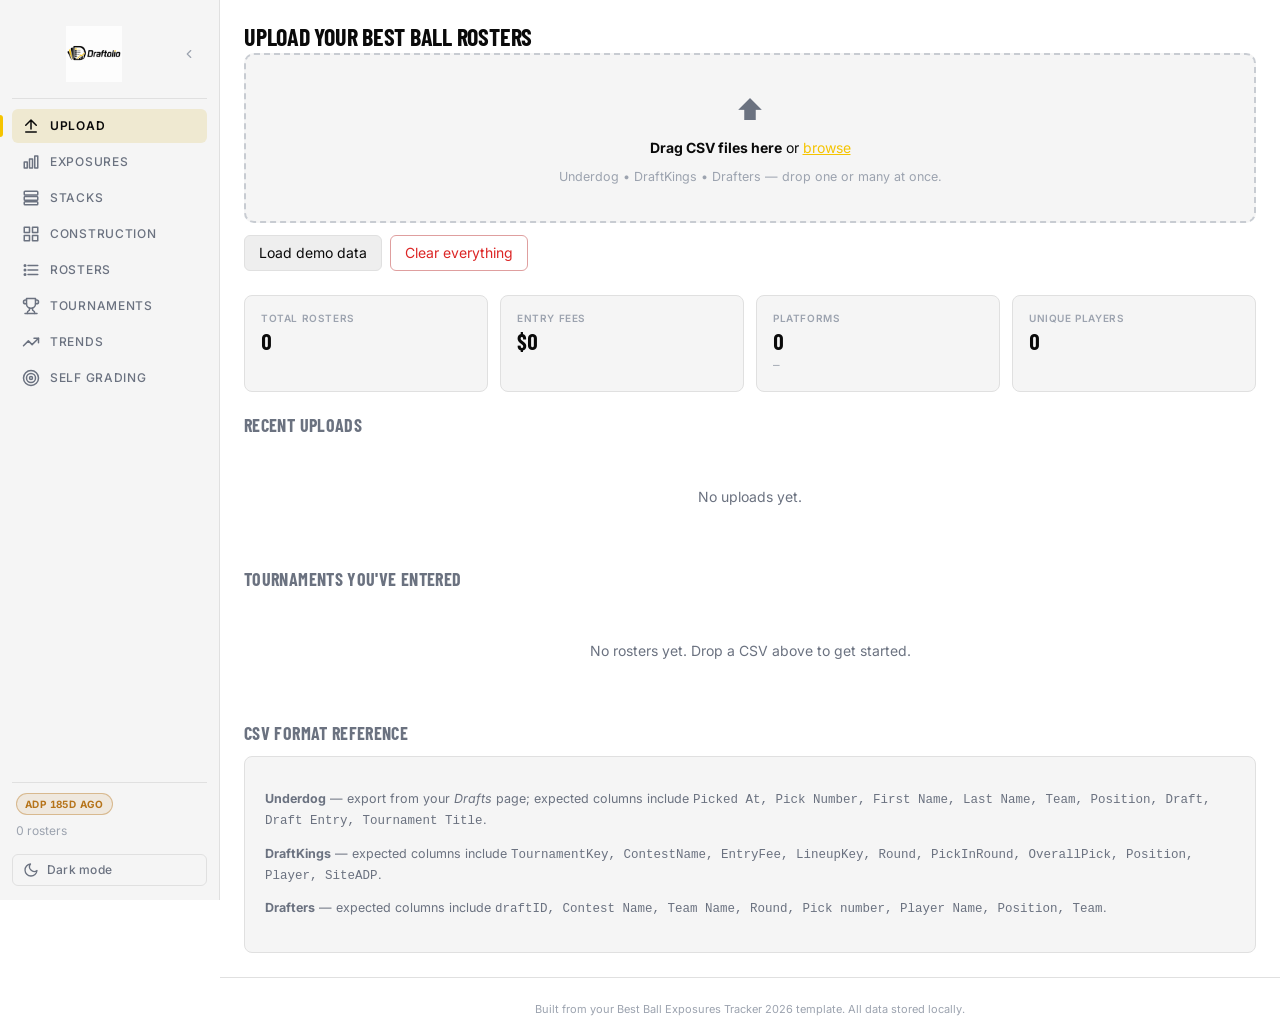
==== commit c4824a24: "Apply Barlow Condensed / Inter / JetBrains Mono type system sitewide - Load Google Fonts (Barlow Con" ====
--- a/index.html
+++ b/index.html
@@ -5,6 +5,9 @@
   <meta name="viewport" content="width=device-width, initial-scale=1" />
   <title>Best Ball Exposure — Upload</title>
   <script>(function(){try{var t=localStorage.getItem("bb_theme")==="dark"?"dark":"light";document.documentElement.setAttribute("data-theme",t);if(localStorage.getItem('bb_sidebar_collapsed')==='1')document.documentElement.setAttribute('data-sidebar','collapsed');}catch(e){}})();</script>
+  <link rel="preconnect" href="https://fonts.googleapis.com">
+  <link rel="preconnect" href="https://fonts.gstatic.com" crossorigin>
+  <link href="https://fonts.googleapis.com/css2?family=Barlow+Condensed:wght@600;700;800&family=Inter:wght@400;500;600;700&family=JetBrains+Mono:wght@400;500&display=swap" rel="stylesheet">
   <link rel="stylesheet" href="assets/styles.css" />
 </head>
 <body>
--- a/assets/styles.css
+++ b/assets/styles.css
@@ -109,15 +109,37 @@
 
 * { box-sizing: border-box; }
 
+/* =========================================================================
+   Typography tokens — three families pull the entire system together:
+     --font-display: Barlow Condensed — page titles, big stat numbers
+     --font-body:    Inter            — body, nav, buttons, labels, badges
+     --font-mono:    JetBrains Mono   — every data cell number / percentage
+   Hierarchy is driven by weight contrast (700 paired with 400), never
+   everything at 500.
+   ========================================================================= */
+:root {
+  --font-display: 'Barlow Condensed', system-ui, sans-serif;
+  --font-body:    'Inter', system-ui, -apple-system, BlinkMacSystemFont, sans-serif;
+  --font-mono:    'JetBrains Mono', ui-monospace, SFMono-Regular, Menlo, Consolas, monospace;
+}
+
 html, body {
   margin: 0;
   padding: 0;
   background: var(--bg);
   color: var(--text);
-  font-family: -apple-system, BlinkMacSystemFont, "Inter", "Segoe UI", Helvetica, Arial, sans-serif;
+  font-family: var(--font-body);
+  font-weight: 400;
   font-size: 14px;
-  line-height: 1.5;
-}
+  line-height: 1.4;
+  -webkit-font-smoothing: antialiased;
+  -moz-osx-font-smoothing: grayscale;
+}
+
+/* Prose blocks (the lede paragraph, explanatory copy, tooltips) get the
+   readable 1.6 line-height. Data-dense areas stay at 1.4. */
+p { line-height: 1.6; }
+p.lede, .stat-sub, .empty-state p, .combo-panel-foot { line-height: 1.6; }
 
 a { color: var(--accent); text-decoration: none; }
 a:hover { text-decoration: underline; }
@@ -200,15 +222,17 @@
   flex-shrink: 0;
 }
 /* When the brand mark is an actual image (our Draftolio logo), drop the
-   gradient tile and let the logo render on its own. With no text alongside
-   it, give the mark a bit more room so it's the visual anchor for the corner. */
+   gradient tile and let the logo span the sidebar's full available width
+   so it reads as the primary brand element rather than a tiny corner mark.
+   The image keeps its native aspect via object-fit. */
 .brand-mark.brand-mark-img {
   background: transparent;
   box-shadow: none;
   object-fit: contain;
   border-radius: 6px;
-  width: 40px;
-  height: 40px;
+  width: 100%;
+  height: auto;
+  max-height: 56px;
 }
 .brand-name {
   font-weight: 700;
@@ -307,6 +331,13 @@
   flex: 0 0 auto;
   justify-content: center;
   padding: 0;
+}
+/* In the collapsed sidebar there's barely any horizontal room — clamp the
+   image to a small square so the wide horizontal logo doesn't shrink into
+   illegibility. */
+:root[data-sidebar="collapsed"] .brand-mark.brand-mark-img {
+  width: 36px;
+  height: 36px;
 }
 :root[data-sidebar="collapsed"] .nav-label { display: none; }
 :root[data-sidebar="collapsed"] .sidebar-nav a {
@@ -397,8 +428,36 @@
   padding: 24px;
 }
 
-h1 { font-size: 22px; margin: 0 0 4px; font-weight: 600; }
-h2 { font-size: 16px; margin: 24px 0 12px; font-weight: 600; color: var(--text-dim); text-transform: uppercase; letter-spacing: 0.06em; }
+/* Page titles — Barlow Condensed condensed-display flavour, tight tracking. */
+h1 {
+  font-family: var(--font-display);
+  font-weight: 700;
+  font-size: 24px;
+  line-height: 1.05;
+  letter-spacing: -0.01em;
+  text-transform: uppercase;
+  margin: 0 0 4px;
+}
+/* Section headers — same display family, slightly smaller, muted color. */
+h2 {
+  font-family: var(--font-display);
+  font-weight: 700;
+  font-size: 18px;
+  line-height: 1.1;
+  letter-spacing: 0.02em;
+  text-transform: uppercase;
+  color: var(--text-secondary);
+  margin: 24px 0 12px;
+}
+h3 {
+  font-family: var(--font-body);
+  font-weight: 600;
+  font-size: 13px;
+  line-height: 1.2;
+  letter-spacing: 0.04em;
+  text-transform: uppercase;
+  margin: 16px 0 8px;
+}
 p.lede { color: var(--text-dim); margin: 0 0 24px; }
 
 .card {
@@ -1698,3 +1757,227 @@
   .freq-grid { grid-template-columns: 1fr; }
   .freq-side { position: static; }
 }
+
+/* =========================================================================
+   Global typography enforcement
+   ---------------------------------------------------------------------------
+   These rules cap off the file so they always win over earlier component-
+   local font declarations. Every text element on the site routes through
+   one of the three faces (display / body / mono) with explicit weights.
+   ========================================================================= */
+
+/* ----- Numbers everywhere use JetBrains Mono w/ tabular figures. -----
+   .num is the canonical hook for table number cells; the others catch
+   inline numeric pills, stat sub-lines, percentages, dollar amounts. */
+table.data td.num,
+table.data th.num,
+.num,
+.bucket-cell,
+.bucket-cell .bucket-roster-pct,
+.bucket-cell .bucket-fee-pct,
+.bucket-pct,
+.rt-pct-num,
+.rt-page-info,
+.rt-roster-meta,
+.rt-roster-meta span,
+.hist-num,
+.hist-pct,
+.hist-x,
+.adp-stamp,
+.col-picker-count,
+.wl-pct,
+.wl-counts,
+.stat-value,
+.stat-sub,
+.sort-ind,
+code.stack-combo {
+  font-family: var(--font-mono);
+  font-variant-numeric: tabular-nums;
+}
+
+/* Display numbers — the big hero stats — switch to Barlow Condensed so they
+   read as headline numerals, not data cells. */
+.stat-value,
+.rt-count-num,
+.wl-pct,
+.hist-num {
+  font-family: var(--font-display);
+  font-weight: 700;
+  letter-spacing: -0.01em;
+}
+.stat-value { font-size: 22px; line-height: 1.05; }
+.rt-count-num { font-size: 20px; line-height: 1.05; }
+.wl-pct { font-size: 44px; line-height: 1; letter-spacing: -0.02em; }
+.hist-num { font-size: 16px; line-height: 1.1; }
+
+/* ----- Table column headers — Inter 600 10px uppercase, tight tracking. */
+table.data thead th,
+table.data th {
+  font-family: var(--font-body);
+  font-weight: 600;
+  font-size: 10px;
+  line-height: 1.2;
+  text-transform: uppercase;
+  letter-spacing: 0.06em;
+  color: var(--text-muted);
+}
+
+/* ----- Table body — Inter 500 12px for player/team text. ----- */
+table.data tbody td {
+  font-family: var(--font-body);
+  font-weight: 500;
+  font-size: 12px;
+  line-height: 1.4;
+}
+/* Numeric cells override back to the mono font (selector order keeps the
+   mono rule above winning, but make it explicit). */
+table.data tbody td.num { font-family: var(--font-mono); font-weight: 500; }
+
+/* Player name links inside table cells get the same body treatment. */
+.player-cell .player-name,
+.player-cell .player-name a {
+  font-family: var(--font-body);
+  font-weight: 500;
+  font-size: 12.5px;
+}
+
+/* ----- Buttons / pill controls — Inter 700 11px uppercase. ----- */
+.button,
+button.button,
+a.button,
+.pos-btn,
+.seg-toggle button,
+.rt-page-btn,
+.col-picker-btn,
+.adp-trend-btn,
+.theme-toggle,
+.rt-page-btn {
+  font-family: var(--font-body);
+  font-weight: 700;
+  font-size: 11px;
+  line-height: 1.2;
+  text-transform: uppercase;
+  letter-spacing: 0.05em;
+}
+/* The body-style controls (search inputs, selects) stay sentence-case so
+   placeholder copy reads normally. */
+.toolbar input[type=search],
+.toolbar select,
+.filter-group input[type=search],
+.filter-group select {
+  font-family: var(--font-body);
+  font-weight: 400;
+  font-size: 13px;
+  text-transform: none;
+  letter-spacing: 0;
+}
+
+/* ----- Badges / chips — Inter 700 10px uppercase. ----- */
+.badge {
+  font-family: var(--font-body);
+  font-weight: 700;
+  font-size: 10px;
+  line-height: 1.2;
+  letter-spacing: 0.04em;
+  text-transform: uppercase;
+}
+.adp-stamp {
+  font-family: var(--font-body);
+  font-weight: 700;
+  font-size: 10px;
+  letter-spacing: 0.04em;
+  text-transform: uppercase;
+}
+
+/* ----- Section / stat labels — Inter 600 10px uppercase, 0.06em tracking. */
+.stat-label,
+.filter-label,
+.col-picker-head,
+.wl-label,
+.rt-label {
+  font-family: var(--font-body);
+  font-weight: 600;
+  font-size: 10px;
+  line-height: 1.2;
+  text-transform: uppercase;
+  letter-spacing: 0.06em;
+  color: var(--text-muted);
+}
+.stat-label { letter-spacing: 0.06em; }
+
+/* ----- Sidebar nav labels — Inter 500, slightly larger than chip text. */
+.sidebar-nav a {
+  font-family: var(--font-body);
+  font-weight: 500;
+  font-size: 12px;
+  letter-spacing: 0.06em;
+  text-transform: uppercase;
+}
+.sidebar-nav a.active { font-weight: 600; }
+
+/* Theme toggle inherits the button treatment but keeps sentence case for the
+   "Light mode" / "Dark mode" label so it reads naturally. */
+.theme-toggle { text-transform: none; letter-spacing: 0.02em; font-weight: 500; font-size: 12px; }
+
+/* ----- Misc tightening — kill stray italics in data views, force tabular. */
+table.data em,
+table.data i,
+.stat-value em,
+.stat-value i { font-style: normal; }
+
+/* Code-style stack-combo pills stay in JetBrains Mono. */
+code.stack-combo,
+.construction-code,
+.stack-combo {
+  font-family: var(--font-mono);
+  font-weight: 500;
+  font-size: 11px;
+  letter-spacing: 0;
+  text-transform: none;
+}
+
+/* Filter "stack" labels in the freq grid panel. */
+.freq-side h3 {
+  font-family: var(--font-display);
+  font-weight: 700;
+  font-size: 16px;
+  letter-spacing: 0;
+  text-transform: uppercase;
+  color: var(--text);
+}
+
+/* Empty-state heading uses display family for consistency with h1/h2. */
+.empty-state h2 {
+  font-family: var(--font-display);
+  font-weight: 700;
+  font-size: 20px;
+  letter-spacing: -0.01em;
+  color: var(--text);
+  text-transform: uppercase;
+}
+
+/* Footer site text — small, body, muted. */
+footer.site {
+  font-family: var(--font-body);
+  font-weight: 400;
+  font-size: 11px;
+}
+
+/* Stat-card sub text (under the big number) stays muted body. */
+.stat-sub {
+  font-family: var(--font-mono);
+  font-weight: 400;
+  font-size: 11px;
+  color: var(--text-muted);
+  letter-spacing: 0;
+  text-transform: none;
+}
+
+/* Combo panel + foot prose */
+.combo-panel-head,
+.combo-panel-foot,
+p.lede {
+  font-family: var(--font-body);
+  font-weight: 400;
+}
+.combo-panel-head strong { font-weight: 600; }
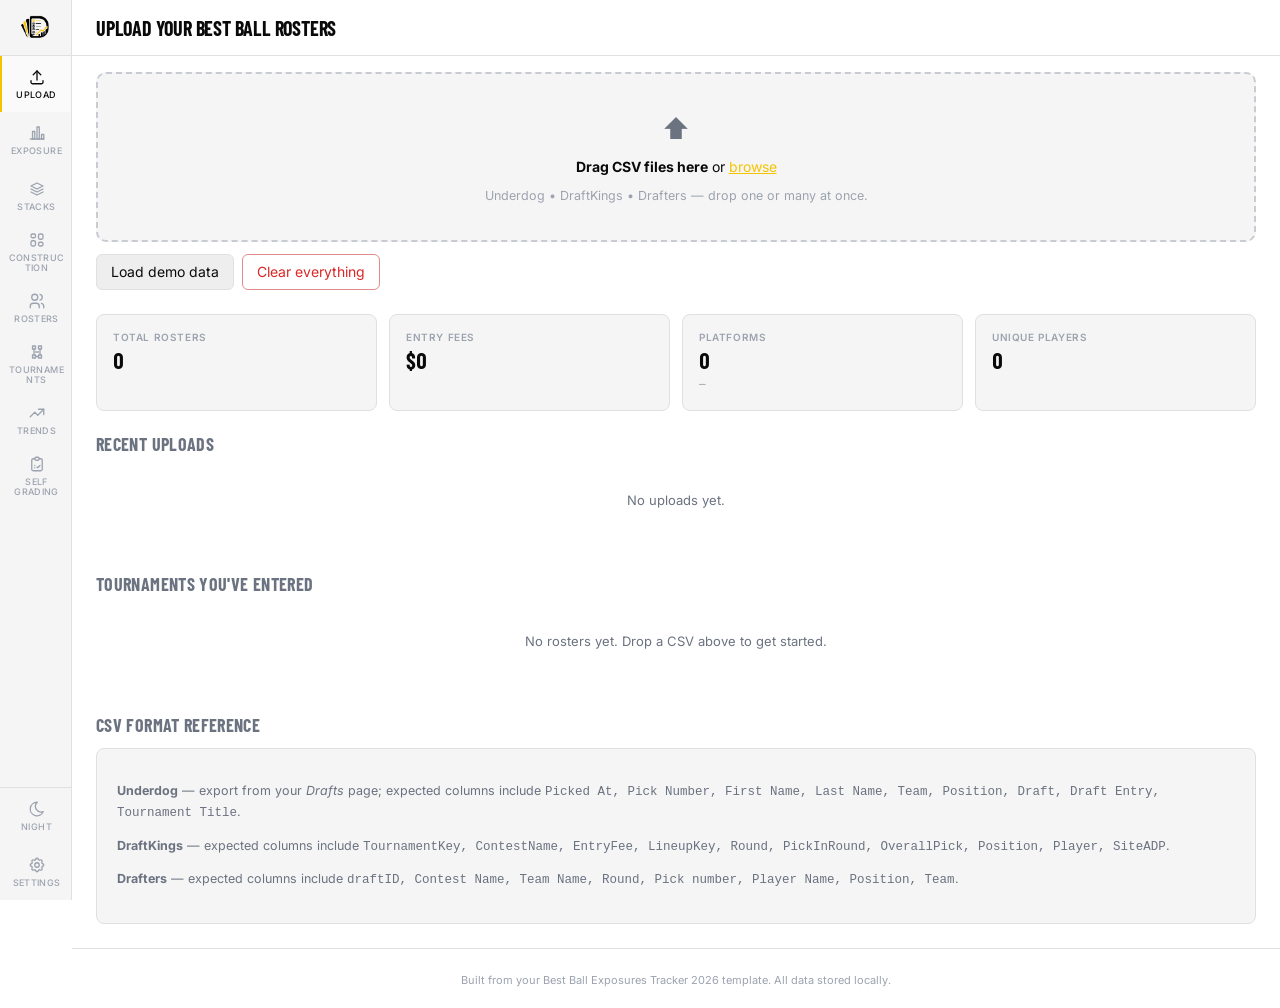
==== commit f706afca: "Shared design-system components — buttons, chips, badges, tables, statbar, fields, topbar - Add desi" ====
--- a/index.html
+++ b/index.html
@@ -13,7 +13,7 @@
 <body>
   <div id="nav-slot"></div>
   <main>
-    <h1>Upload your best ball rosters</h1>
+    <header class="topbar"><h1 class="topbar-title">Upload your best ball rosters</h1></header>
 
 
     <div id="flash"></div>
--- a/assets/styles.css
+++ b/assets/styles.css
@@ -41,11 +41,15 @@
   --shadow:         var(--shadow-sm);
   --shadow-popover: 0 8px 24px rgba(10, 10, 10, 0.12);
 
-  /* position colors — domain identity, kept the same across modes */
-  --pos-qb:         #8B3FBF;
-  --pos-rb:         #1D8A4F;
-  --pos-wr:         #0A78D6;
-  --pos-te:         #B6741A;
+  /* subtle fills used by the topbar, stat bar, table header row, hover row */
+  --surface-subtle: #FAFAFA;
+  --border-faint:   #F3F4F6;
+
+  /* position colors — QB red, RB green, WR blue, TE amber per design spec */
+  --pos-qb:         #DC2626;
+  --pos-rb:         #16A34A;
+  --pos-wr:         #2563EB;
+  --pos-te:         #D97706;
   --pos-dst:        #6B7280;
 
   /* backward-compat aliases */
@@ -89,11 +93,15 @@
   --shadow:         none;
   --shadow-popover: 0 8px 24px rgba(0, 0, 0, 0.55);
 
+  /* subtle fills for dark mode */
+  --surface-subtle: #0D0D0D;
+  --border-faint:   #1A1A1A;
+
   /* position colors — brighter variants for dark backgrounds */
-  --pos-qb:         #C66CFF;
-  --pos-rb:         #5AC46D;
-  --pos-wr:         #6CCFFF;
-  --pos-te:         #F5B452;
+  --pos-qb:         #EF4444;
+  --pos-rb:         #22C55E;
+  --pos-wr:         #60A5FA;
+  --pos-te:         #F59E0B;
   --pos-dst:        #9CA3AF;
 
   /* aliases inherit the new values via the same names above */
@@ -144,18 +152,21 @@
 a { color: var(--accent); text-decoration: none; }
 a:hover { text-decoration: underline; }
 
-/* ---------- left sidebar nav ---------- */
+/* =========================================================================
+   Sidebar shell — 72px persistent vertical rail
+   - Always visible on desktop, never a drawer/hamburger
+   - Logo zone → nav items → bottom-pinned utilities
+   - Single layout component (rendered by nav.js into #nav-slot); every page
+     inherits this shell unchanged.
+   - Under 768px the rail collapses into a fixed bottom tab bar with the
+     5 most-used items as icon-only tabs.
+   ========================================================================= */
 :root {
-  --sidebar-w: 220px;
-}
-:root[data-sidebar="collapsed"] {
-  --sidebar-w: 64px;
+  --sidebar-w: 72px;
 }
 body {
   padding-left: var(--sidebar-w);
-  transition: padding-left 160ms ease;
-}
-aside.sidebar { transition: width 160ms ease; }
+}
 
 aside.sidebar {
   position: fixed;
@@ -165,261 +176,163 @@
   height: 100vh;
   background: var(--bg-elev);
   border-right: 1px solid var(--border);
-  padding: 18px 12px 14px;
   display: flex;
   flex-direction: column;
   z-index: 50;
+  box-shadow: none;
+}
+
+/* Active-row very subtle background tint per spec */
+:root          { --sb-active-bg: #FAFAFA; }
+[data-theme="dark"] { --sb-active-bg: #1C1C1C; }
+
+/* ----- Logo zone -----
+   Uses the actual logo image rather than a typographic mark. The image is
+   constrained to a 56×40 box inside the 72px-wide × 56px-tall logo zone,
+   leaving an 8px breathing gutter on the sides and ~8px top/bottom.
+   object-fit: contain keeps the image's native aspect ratio so the
+   wordmark never gets squashed. */
+.sb-logo {
+  height: 56px;
+  border-bottom: 1px solid var(--border);
+  display: flex;
+  align-items: center;
+  justify-content: center;
+  flex-shrink: 0;
+  padding: 0 8px;
+}
+.sb-logo-link {
+  display: inline-flex;
+  align-items: center;
+  justify-content: center;
+  text-decoration: none;
+  width: 100%;
+  height: 100%;
+}
+.sb-logo-link:hover { text-decoration: none; }
+.sb-logo-mark {
+  display: block;
+  width: 100%;
+  height: 100%;
+  max-width: 56px;
+  max-height: 40px;
+  object-fit: contain;
+  background: transparent;
+}
+
+/* ----- Nav items (shared with footer utilities) ----- */
+.sb-nav {
+  flex: 1;
+  display: flex;
+  flex-direction: column;
   overflow-y: auto;
 }
-
-.sidebar-top {
-  display: flex;
-  align-items: center;
+.sb-item {
+  display: flex;
+  flex-direction: column;
+  align-items: center;
+  justify-content: center;
   gap: 4px;
-  padding: 4px 4px 12px 4px;
-  border-bottom: 1px solid var(--border);
-  margin-bottom: 10px;
-}
-.sidebar-brand {
-  flex: 1;
-  display: flex;
-  align-items: center;
-  gap: 10px;
-  padding: 4px 4px;
+  height: 56px;
+  width: 100%;
+  padding: 0;
+  background: transparent;
+  border: 0;
+  border-left: 2px solid transparent;
   text-decoration: none;
-  color: var(--text);
-  min-width: 0;
-}
-.sidebar-brand:hover { text-decoration: none; }
-.sidebar-collapse-btn {
-  width: 28px;
-  height: 28px;
-  border-radius: 6px;
+  color: var(--text-muted);
+  cursor: pointer;
+  position: relative;
+  font: inherit;
+  transition: color 120ms, background 120ms, border-color 120ms;
+}
+.sb-item:hover {
+  color: var(--text);
+  text-decoration: none;
   background: transparent;
-  border: 1px solid transparent;
-  color: var(--text-muted);
-  display: inline-flex;
-  align-items: center;
-  justify-content: center;
-  cursor: pointer;
-  padding: 0;
-  flex-shrink: 0;
-  transition: background 120ms, color 120ms, border-color 120ms;
-}
-.sidebar-collapse-btn:hover { background: var(--bg-elev-2); color: var(--text); border-color: var(--border); }
-.brand-mark {
-  width: 32px;
-  height: 32px;
-  border-radius: 8px;
-  background: var(--accent);
-  color: var(--accent-on);
-  display: flex;
-  align-items: center;
-  justify-content: center;
-  font-weight: 700;
-  font-size: 13px;
-  letter-spacing: 0.04em;
-  flex-shrink: 0;
-}
-/* When the brand mark is an actual image (our Draftolio logo), drop the
-   gradient tile and let the logo span the sidebar's full available width
-   so it reads as the primary brand element rather than a tiny corner mark.
-   The image keeps its native aspect via object-fit. */
-.brand-mark.brand-mark-img {
-  background: transparent;
-  box-shadow: none;
-  object-fit: contain;
-  border-radius: 6px;
-  width: 100%;
-  height: auto;
-  max-height: 56px;
-}
-.brand-name {
-  font-weight: 700;
-  font-size: 14px;
-  letter-spacing: 0.01em;
-  line-height: 1.2;
-}
-.brand-name .accent { color: var(--accent); }
-
-.sidebar-nav {
-  display: flex;
-  flex-direction: column;
-  gap: 2px;
-  flex: 1;
-}
-.sidebar-nav a {
-  display: flex;
-  align-items: center;
-  gap: 10px;
-  padding: 8px 10px;
-  border-radius: 6px;
-  color: var(--text-dim);
-  font-weight: 500;
-  font-size: 13.5px;
-  text-decoration: none;
-  position: relative;
-}
-.sidebar-nav a:hover { background: var(--bg-elev-2); color: var(--text); text-decoration: none; }
-.sidebar-nav a.active {
-  background: color-mix(in srgb, var(--accent) 12%, var(--bg-elev-2));
-  color: var(--text);
-}
-.sidebar-nav a.active::before {
-  content: '';
-  position: absolute;
-  left: -12px;
-  top: 6px;
-  bottom: 6px;
-  width: 3px;
-  background: var(--accent);
-  border-radius: 0 3px 3px 0;
-}
-.sidebar-nav .nav-icon {
+}
+.sb-item.is-active {
+  color: var(--text);
+  border-left-color: var(--accent);
+  background: var(--sb-active-bg);
+}
+.sb-item .sb-icon {
   width: 18px;
   height: 18px;
   display: inline-flex;
   align-items: center;
   justify-content: center;
   flex-shrink: 0;
-  color: currentColor;
-}
-.sidebar-nav .nav-icon svg { width: 100%; height: 100%; display: block; }
-.sidebar-nav .nav-label { min-width: 0; }
-
-.sidebar-footer {
+}
+.sb-item .sb-icon svg { width: 18px; height: 18px; display: block; }
+.sb-item .sb-label {
+  font-family: var(--font-body);
+  font-weight: 500;
+  font-size: 9px;
+  line-height: 1.15;
+  letter-spacing: 0.04em;
+  text-transform: uppercase;
+  /* Long single-word labels (CONSTRUCTION, TOURNAMENTS) would overflow
+     the 72px column at 9px. Allow them to wrap to two lines, centered,
+     within the row. Two lines of 9px text @ 1.15 = ~21px, plus the
+     18px icon + 4px gap = ~43px, still inside the 56px row. */
+  text-align: center;
+  padding: 0 4px;
+  width: 100%;
+  white-space: normal;
+  word-break: break-word;
+  overflow-wrap: anywhere;
+  hyphens: none;
+}
+
+/* ----- Bottom zone ----- */
+.sb-footer {
   border-top: 1px solid var(--border);
-  padding-top: 10px;
-  margin-top: 10px;
   display: flex;
   flex-direction: column;
-  gap: 8px;
-}
-.sidebar-meta {
-  display: flex;
-  align-items: center;
-  gap: 8px;
-  color: var(--text-muted);
-  font-size: 12px;
-  padding: 0 4px;
-}
-.sidebar-meta-row { justify-content: space-between; }
-.adp-stamp {
-  padding: 3px 8px;
-  border-radius: 999px;
-  font-size: 11px;
-  font-weight: 600;
-  letter-spacing: 0.02em;
-  border: 1px solid var(--border);
-}
-.adp-stamp.fresh { color: var(--accent-2); border-color: color-mix(in srgb, var(--accent-2) 40%, transparent); background: color-mix(in srgb, var(--accent-2) 10%, transparent); }
-.adp-stamp.stale { color: var(--warn);    border-color: color-mix(in srgb, var(--warn) 40%, transparent);    background: color-mix(in srgb, var(--warn) 10%, transparent); }
-.rosters-count { font-variant-numeric: tabular-nums; }
-
-/* ---------- collapsed sidebar state ---------- */
-:root[data-sidebar="collapsed"] aside.sidebar {
-  padding-left: 8px;
-  padding-right: 8px;
-}
-:root[data-sidebar="collapsed"] .brand-name { display: none; }
-:root[data-sidebar="collapsed"] .sidebar-top {
-  flex-direction: column;
-  gap: 8px;
-  padding: 4px 0 12px;
-}
-:root[data-sidebar="collapsed"] .sidebar-brand {
-  flex: 0 0 auto;
-  justify-content: center;
-  padding: 0;
-}
-/* In the collapsed sidebar there's barely any horizontal room — clamp the
-   image to a small square so the wide horizontal logo doesn't shrink into
-   illegibility. */
-:root[data-sidebar="collapsed"] .brand-mark.brand-mark-img {
-  width: 36px;
-  height: 36px;
-}
-:root[data-sidebar="collapsed"] .nav-label { display: none; }
-:root[data-sidebar="collapsed"] .sidebar-nav a {
-  justify-content: center;
-  padding: 10px 0;
-}
-:root[data-sidebar="collapsed"] .sidebar-nav a.active::before {
-  left: -8px;
-}
-:root[data-sidebar="collapsed"] .sidebar-footer {
-  align-items: center;
-}
-:root[data-sidebar="collapsed"] .sidebar-meta { display: none; }
-:root[data-sidebar="collapsed"] .sidebar-meta-row {
-  display: flex;
-  justify-content: center;
-  padding: 0;
-}
-:root[data-sidebar="collapsed"] .sidebar-meta-row .rosters-count { display: none; }
-
-/* On narrow viewports collapse sidebar to a horizontal bar at the top */
-@media (max-width: 720px) {
-  body { padding-left: 0; padding-top: 56px; }
+  flex-shrink: 0;
+}
+.sb-footer .sb-item { border-left: 2px solid transparent; }
+
+/* =========================================================================
+   Mobile — under 768px the rail becomes a bottom tab bar.
+   Logo + bottom utilities hide; only nav items flagged data-mobile="1"
+   render. Active tab uses a 2px yellow TOP border and yellow icon color.
+   ========================================================================= */
+@media (max-width: 768px) {
+  body { padding-left: 0; padding-bottom: 56px; }
   aside.sidebar {
+    top: auto;
+    bottom: 0;
+    left: 0;
     width: 100%;
-    height: auto;
+    height: 56px;
     flex-direction: row;
-    align-items: center;
-    padding: 8px 12px;
     border-right: 0;
-    border-bottom: 1px solid var(--border);
-    overflow-x: auto;
-    overflow-y: hidden;
-    gap: 8px;
+    border-top: 1px solid var(--border);
   }
-  .sidebar-brand { border-bottom: 0; margin-bottom: 0; padding: 0 6px 0 0; flex-shrink: 0; }
-  .brand-mark { width: 28px; height: 28px; font-size: 12px; }
-  .brand-name { display: none; }
-  .sidebar-nav { flex-direction: row; gap: 2px; }
-  .sidebar-nav a { padding: 6px 8px; }
-  .sidebar-nav a.active::before { display: none; }
-  .sidebar-nav .nav-label { display: none; }
-  .sidebar-footer { border-top: 0; padding-top: 0; margin-top: 0; margin-left: auto; flex-direction: row; }
-}
-
-.theme-toggle {
-  display: flex;
-  align-items: center;
-  gap: 8px;
-  width: 100%;
-  padding: 7px 10px;
-  margin-top: 6px;
-  border-radius: 6px;
-  border: 1px solid var(--border);
-  background: var(--surface);
-  color: var(--text-secondary);
-  font: inherit;
-  font-size: 12.5px;
-  font-weight: 500;
-  cursor: pointer;
-  transition: background 120ms, color 120ms, border-color 120ms;
-}
-.theme-toggle:hover {
-  color: var(--text);
-  background: var(--surface-hover);
-  border-color: var(--border-strong);
-}
-.theme-toggle-icon {
-  display: inline-flex;
-  align-items: center;
-  justify-content: center;
-  width: 16px;
-  height: 16px;
-  flex-shrink: 0;
-  color: var(--text-secondary);
-}
-.theme-toggle:hover .theme-toggle-icon { color: var(--accent); }
-:root[data-sidebar="collapsed"] .theme-toggle-text { display: none; }
-:root[data-sidebar="collapsed"] .theme-toggle {
-  justify-content: center;
-  padding: 8px;
-  gap: 0;
+  .sb-logo,
+  .sb-footer { display: none; }
+  .sb-nav {
+    flex: 1;
+    flex-direction: row;
+    overflow: visible;
+  }
+  .sb-nav .sb-item {
+    flex: 1;
+    height: 56px;
+    border-left: 0;
+    border-top: 2px solid transparent;
+    background: transparent !important;
+  }
+  .sb-nav .sb-item[data-mobile="0"] { display: none; }
+  .sb-nav .sb-item.is-active {
+    color: var(--accent);
+    border-top-color: var(--accent);
+    border-left-color: transparent;
+  }
+  .sb-nav .sb-item.is-active .sb-icon { color: var(--accent); }
+  .sb-nav .sb-item .sb-label { display: none; }
 }
 
 main {
@@ -1981,3 +1894,463 @@
   font-weight: 400;
 }
 .combo-panel-head strong { font-weight: 600; }
+
+/* =========================================================================
+   STEP 4 — SHARED DESIGN-SYSTEM COMPONENTS
+   ---------------------------------------------------------------------------
+   Every button, chip, badge, table, input, empty state, loading state,
+   topbar, and stat bar on the site renders through one of the classes
+   below. Page-level CSS should never define a one-off variant. Reuse —
+   or extend the shared component, not bypass it.
+
+   Section order:
+     1. Buttons (.btn-primary / .btn-secondary / .btn-ghost)
+     2. Filter chips (.chip)
+     3. Position badges (.badge.pos-*)
+     4. Data tables (table.data)
+     5. Stat summary bar (.stat-bar)
+     6. Input fields (.field)
+     7. Empty states (.empty-state)
+     8. Loading states (.skeleton-row, .page-progress)
+     9. Topbar (.topbar)
+   ========================================================================= */
+
+/* ----- 1. Buttons -------------------------------------------------------
+   Three variants only — primary / secondary / ghost. All 32px tall, 12px
+   horizontal padding, Inter 700 11px uppercase 0.05em tracking, 2px radius,
+   no shadow. Legacy `.button` defaults to secondary so old markup adopts
+   the new look automatically. Add `.button.primary` to opt into yellow. */
+.btn,
+button.btn,
+a.btn,
+.button,
+button.button,
+a.button {
+  display: inline-flex;
+  align-items: center;
+  justify-content: center;
+  gap: 6px;
+  height: 32px;
+  padding: 0 12px;
+  margin: 0;
+  font-family: var(--font-body);
+  font-weight: 700;
+  font-size: 11px;
+  line-height: 1;
+  letter-spacing: 0.05em;
+  text-transform: uppercase;
+  text-decoration: none;
+  border-radius: 2px;
+  border: 1px solid transparent;
+  background: transparent;
+  color: var(--text);
+  cursor: pointer;
+  box-shadow: none;
+  transition: background 120ms, color 120ms, border-color 120ms;
+}
+.btn-primary,
+.button.primary,
+button.button.primary {
+  background: var(--accent);
+  color: var(--accent-on);
+  border-color: var(--accent);
+}
+.btn-primary:hover,
+.button.primary:hover {
+  background: color-mix(in srgb, var(--accent) 88%, var(--text));
+  border-color: color-mix(in srgb, var(--accent) 88%, var(--text));
+}
+.btn-secondary,
+.button:not(.primary):not(.danger),
+button.button:not(.primary):not(.danger),
+a.button:not(.primary):not(.danger) {
+  background: transparent;
+  color: var(--text);
+  border: 1px solid var(--border-strong);
+}
+.btn-secondary:hover,
+.button:not(.primary):not(.danger):hover {
+  background: var(--surface-hover);
+  border-color: var(--border-strong);
+  color: var(--text);
+}
+.btn-ghost {
+  background: transparent;
+  color: var(--text-muted);
+  border: 0;
+}
+.btn-ghost:hover {
+  color: var(--text);
+  background: transparent;
+}
+/* Danger keeps the same shape but with the negative color */
+button.danger,
+.btn.btn-danger {
+  background: transparent;
+  color: var(--negative);
+  border: 1px solid color-mix(in srgb, var(--negative) 45%, var(--border));
+}
+button.danger:hover,
+.btn.btn-danger:hover {
+  background: color-mix(in srgb, var(--negative) 12%, transparent);
+  border-color: var(--negative);
+}
+/* Buttons disabled */
+.btn:disabled,
+.button:disabled,
+button:disabled {
+  opacity: 0.5;
+  cursor: not-allowed;
+}
+
+/* ----- 2. Filter chips --------------------------------------------------
+   Used for position filters, platform filters, tournament filters. Same
+   typographic treatment as buttons; the variants differ only in color
+   when active. */
+.chip,
+.pos-btn {
+  display: inline-flex;
+  align-items: center;
+  justify-content: center;
+  height: 32px;
+  padding: 0 12px;
+  background: transparent;
+  border: 1px solid var(--border);
+  color: var(--text-muted);
+  font-family: var(--font-body);
+  font-weight: 700;
+  font-size: 11px;
+  line-height: 1;
+  letter-spacing: 0.05em;
+  text-transform: uppercase;
+  border-radius: 2px;
+  cursor: pointer;
+  transition: background 120ms, color 120ms, border-color 120ms;
+}
+.chip:hover,
+.pos-btn:hover {
+  color: var(--text);
+  border-color: var(--border-strong);
+  background: transparent;
+}
+.chip.is-active,
+.chip.active,
+.pos-btn.active {
+  background: var(--accent);
+  color: var(--accent-on);
+  border-color: var(--accent);
+}
+/* Override the position-tinted chip backgrounds — chips are uniform yellow
+   when active. The body chip pos colors are no longer applied. */
+.pos-btn-qb,  .pos-btn-rb,  .pos-btn-wr,  .pos-btn-te,  .pos-btn-all { background: transparent; color: var(--text-muted); }
+.pos-btn-qb.active,
+.pos-btn-rb.active,
+.pos-btn-wr.active,
+.pos-btn-te.active,
+.pos-btn-all.active { background: var(--accent); color: var(--accent-on); border-color: var(--accent); }
+
+/* ----- 3. Position badges ----------------------------------------------
+   QB red, RB green, WR blue, TE amber. 9px Inter 700 uppercase, tight
+   padding, 2px radius — same look on every page that shows position. */
+.badge {
+  display: inline-flex;
+  align-items: center;
+  padding: 1px 2px;
+  border-radius: 2px;
+  border: 0;
+  background: var(--surface-hover);
+  color: var(--text-secondary);
+  font-family: var(--font-body);
+  font-weight: 700;
+  font-size: 9px;
+  line-height: 1.2;
+  letter-spacing: 0.04em;
+  text-transform: uppercase;
+}
+.badge.pos-QB { background: color-mix(in srgb, var(--pos-qb) 16%, var(--bg)); color: var(--pos-qb); border: 0; }
+.badge.pos-RB { background: color-mix(in srgb, var(--pos-rb) 16%, var(--bg)); color: var(--pos-rb); border: 0; }
+.badge.pos-WR { background: color-mix(in srgb, var(--pos-wr) 16%, var(--bg)); color: var(--pos-wr); border: 0; }
+.badge.pos-TE { background: color-mix(in srgb, var(--pos-te) 16%, var(--bg)); color: var(--pos-te); border: 0; }
+
+/* ----- 4. Data tables ---------------------------------------------------
+   One standard table. No rounded corners, no zebra. Header row uses
+   --surface-subtle (sticky on scroll). Numeric cells right-aligned with
+   tabular monospace. First column is the player/team identity column
+   with 20px left padding. */
+table.data {
+  border-radius: 0 !important;
+  border-left: 0;
+  border-right: 0;
+  background: var(--bg);
+}
+table.data thead tr:first-child th:first-child,
+table.data thead tr:first-child th:last-child,
+table.data tbody tr:last-child td:first-child,
+table.data tbody tr:last-child td:last-child { border-radius: 0 !important; }
+table.data thead th {
+  height: 32px;
+  background: var(--surface-subtle);
+  border-bottom: 1px solid var(--border);
+  color: var(--text-muted);
+  font-family: var(--font-body);
+  font-weight: 600;
+  font-size: 10px;
+  letter-spacing: 0.06em;
+  text-transform: uppercase;
+  user-select: none;
+}
+table.data thead th .sort-ind { color: var(--accent); font-family: var(--font-body); margin-left: 4px; }
+table.data tbody td {
+  height: 36px;
+  padding: 0 12px;
+  border-bottom: 1px solid var(--border-faint);
+  font-family: var(--font-body);
+  font-weight: 500;
+  font-size: 12px;
+  color: var(--text);
+  vertical-align: middle;
+}
+table.data tbody td.num,
+table.data thead th.num {
+  text-align: right;
+  font-family: var(--font-mono);
+  font-variant-numeric: tabular-nums;
+  font-weight: 500;
+}
+table.data tbody tr:hover td { background: var(--surface-subtle); }
+table.data tbody td:first-child {
+  padding-left: 20px;
+  font-family: var(--font-body);
+  font-weight: 500;
+  font-size: 12px;
+  color: var(--text);
+}
+table.data thead th:first-child { padding-left: 20px; }
+/* Sticky first column on wide tables (>1000px scroll width). Pages can
+   opt out via .data.no-sticky-col if needed. */
+.data-scroll {
+  overflow-x: auto;
+}
+table.data.has-sticky-first td:first-child,
+table.data.has-sticky-first th:first-child {
+  position: sticky;
+  left: 0;
+  z-index: 2;
+  background: var(--bg);
+}
+table.data.has-sticky-first thead th:first-child { background: var(--surface-subtle); }
+table.data.has-sticky-first tbody tr:hover td:first-child { background: var(--surface-subtle); }
+
+/* ----- 5. Stat summary bar ----------------------------------------------
+   Horizontal row of 4-6 metrics with 1px vertical dividers. Drops at the
+   top of any data page below the topbar. */
+.stat-bar {
+  display: flex;
+  align-items: stretch;
+  background: var(--surface-subtle);
+  border-top: 1px solid var(--border);
+  border-bottom: 1px solid var(--border);
+  margin: 0 -24px 16px;
+  padding: 14px 24px;
+  gap: 0;
+}
+.stat-bar-item {
+  flex: 1;
+  display: flex;
+  flex-direction: column;
+  justify-content: center;
+  gap: 4px;
+  min-width: 0;
+  padding: 0 20px;
+  border-left: 1px solid var(--border);
+}
+.stat-bar-item:first-child {
+  border-left: 0;
+  padding-left: 0;
+}
+.stat-bar-label {
+  font-family: var(--font-body);
+  font-weight: 600;
+  font-size: 9px;
+  line-height: 1;
+  letter-spacing: 0.06em;
+  text-transform: uppercase;
+  color: var(--text-muted);
+  white-space: nowrap;
+  overflow: hidden;
+  text-overflow: ellipsis;
+}
+.stat-bar-value {
+  font-family: var(--font-display);
+  font-weight: 700;
+  font-size: 18px;
+  line-height: 1;
+  letter-spacing: -0.01em;
+  color: var(--text);
+  white-space: nowrap;
+  overflow: hidden;
+  text-overflow: ellipsis;
+}
+.stat-bar-value.is-key { color: var(--accent); }
+@media (max-width: 768px) {
+  .stat-bar { flex-wrap: wrap; gap: 12px; padding: 12px 16px; margin: 0 -16px 12px; }
+  .stat-bar-item { flex: 1 1 calc(50% - 6px); padding: 0; border-left: 0; }
+}
+
+/* ----- 6. Input fields --------------------------------------------------
+   Shared field shell — label above, input below. Inputs are 36px tall,
+   2px radius, yellow border on focus (no glow ring). */
+.field {
+  display: flex;
+  flex-direction: column;
+  gap: 6px;
+  min-width: 0;
+}
+.field-label,
+.filter-label {
+  font-family: var(--font-body);
+  font-weight: 600;
+  font-size: 10px;
+  line-height: 1;
+  letter-spacing: 0.06em;
+  text-transform: uppercase;
+  color: var(--text-muted);
+}
+.field-input,
+input[type=search],
+input[type=text],
+input[type=number],
+input[type=email],
+input[type=password],
+select,
+textarea {
+  height: 36px;
+  padding: 0 10px;
+  background: var(--bg);
+  border: 1px solid var(--border);
+  border-radius: 2px;
+  font-family: var(--font-body);
+  font-weight: 400;
+  font-size: 13px;
+  color: var(--text);
+  line-height: 1;
+  transition: border-color 120ms;
+}
+textarea { height: auto; padding: 8px 10px; line-height: 1.4; }
+.field-input:focus,
+input[type=search]:focus,
+input[type=text]:focus,
+input[type=number]:focus,
+input[type=email]:focus,
+input[type=password]:focus,
+select:focus,
+textarea:focus {
+  outline: none;
+  box-shadow: none;
+  border-color: var(--accent);
+}
+.field-input::placeholder,
+input::placeholder { color: var(--text-muted); }
+
+/* ----- 7. Empty states --------------------------------------------------
+   Short muted sentence + optional secondary CTA. No illustrations, no
+   emoji, no mascots. */
+.empty-state {
+  display: flex;
+  flex-direction: column;
+  align-items: center;
+  justify-content: center;
+  text-align: center;
+  padding: 80px 24px;
+  color: var(--text-secondary);
+}
+.empty-state h2 {
+  font-family: var(--font-body);
+  font-weight: 400;
+  font-size: 13px;
+  line-height: 1.4;
+  letter-spacing: 0;
+  text-transform: none;
+  color: var(--text-secondary);
+  margin: 0 0 16px;
+}
+.empty-state p {
+  font-family: var(--font-body);
+  font-weight: 400;
+  font-size: 13px;
+  color: var(--text-secondary);
+  margin: 0 0 16px;
+  max-width: 380px;
+}
+.empty-state .btn,
+.empty-state .button { margin-top: 0; }
+
+/* ----- 8. Loading states ------------------------------------------------
+   Skeleton rows mimic real row height. Page progress bar is a thin yellow
+   strip at the very top of the viewport. */
+.skeleton-row {
+  height: 36px;
+  background: var(--border-faint);
+  border-bottom: 1px solid var(--border-faint);
+  animation: skeleton-pulse 1.4s ease-in-out infinite;
+}
+.skeleton-row + .skeleton-row { animation-delay: 120ms; }
+@keyframes skeleton-pulse {
+  0%, 100% { opacity: 0.6; }
+  50%      { opacity: 1; }
+}
+.page-progress {
+  position: fixed;
+  top: 0;
+  left: var(--sidebar-w, 72px);
+  right: 0;
+  height: 2px;
+  background: var(--accent);
+  z-index: 100;
+  transform: translateX(-100%);
+  transition: transform 800ms cubic-bezier(0.4, 0, 0.2, 1), opacity 200ms;
+  pointer-events: none;
+}
+.page-progress.is-loading { transform: translateX(0); }
+.page-progress.is-done    { opacity: 0; }
+@media (max-width: 768px) {
+  .page-progress { left: 0; }
+}
+
+/* ----- 9. Topbar --------------------------------------------------------
+   Persistent header above the page content. Title on the left, max two
+   action buttons on the right. Sticky to the top of the scroll container. */
+.topbar {
+  position: sticky;
+  top: 0;
+  z-index: 30;
+  display: flex;
+  align-items: center;
+  justify-content: space-between;
+  gap: 16px;
+  height: 56px;
+  padding: 0 24px;
+  background: var(--bg);
+  border-bottom: 1px solid var(--border);
+  margin: -24px -24px 16px;
+}
+.topbar-title,
+.topbar h1 {
+  font-family: var(--font-display);
+  font-weight: 700;
+  font-size: 20px;
+  line-height: 1;
+  letter-spacing: -0.01em;
+  text-transform: uppercase;
+  color: var(--text);
+  margin: 0;
+}
+.topbar-actions {
+  display: flex;
+  align-items: center;
+  gap: 8px;
+}
+@media (max-width: 768px) {
+  .topbar { padding: 0 16px; margin: -16px -16px 12px; }
+  .topbar-title, .topbar h1 { font-size: 18px; }
+}
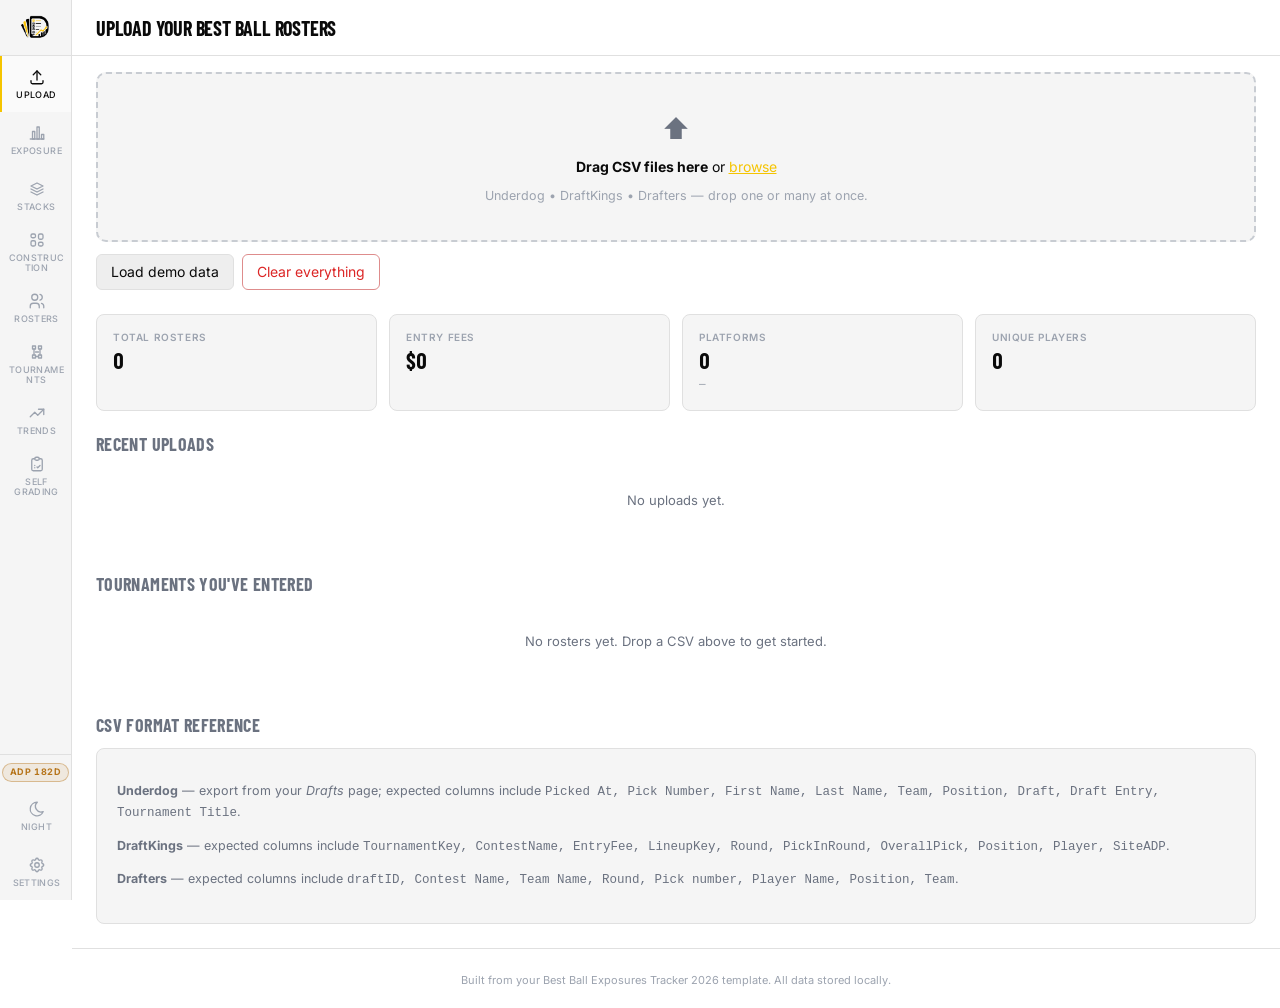
==== commit 7d5638d7: "Set Chrome tab favicon to the site logo Every HTML page now declares the favicon via <link rel="icon" ====
--- a/index.html
+++ b/index.html
@@ -8,6 +8,7 @@
   <link rel="preconnect" href="https://fonts.googleapis.com">
   <link rel="preconnect" href="https://fonts.gstatic.com" crossorigin>
   <link href="https://fonts.googleapis.com/css2?family=Barlow+Condensed:wght@600;700;800&family=Inter:wght@400;500;600;700&family=JetBrains+Mono:wght@400;500&display=swap" rel="stylesheet">
+  <link rel="icon" type="image/png" href="assets/small%20logo.png" />
   <link rel="stylesheet" href="assets/styles.css" />
 </head>
 <body>
--- a/assets/styles.css
+++ b/assets/styles.css
@@ -293,6 +293,36 @@
   flex-shrink: 0;
 }
 .sb-footer .sb-item { border-left: 2px solid transparent; }
+
+/* ADP-freshness pill above Night toggle. Green if fresh (< 36h), amber if stale. */
+.sb-adp-stamp {
+  display: flex;
+  align-items: center;
+  justify-content: center;
+  padding: 8px 4px 6px;
+}
+.sb-adp-stamp .adp-stamp {
+  padding: 3px 7px;
+  border-radius: 999px;
+  font-family: var(--font-body);
+  font-size: 9px;
+  font-weight: 700;
+  letter-spacing: 0.06em;
+  text-transform: uppercase;
+  border: 1px solid var(--border);
+  white-space: nowrap;
+  line-height: 1.2;
+}
+.sb-adp-stamp .adp-stamp.fresh {
+  color: var(--accent-2);
+  border-color: color-mix(in srgb, var(--accent-2) 40%, transparent);
+  background: color-mix(in srgb, var(--accent-2) 10%, transparent);
+}
+.sb-adp-stamp .adp-stamp.stale {
+  color: var(--warn);
+  border-color: color-mix(in srgb, var(--warn) 40%, transparent);
+  background: color-mix(in srgb, var(--warn) 10%, transparent);
+}
 
 /* =========================================================================
    Mobile — under 768px the rail becomes a bottom tab bar.
@@ -711,6 +741,12 @@
 table.data tbody tr:hover td:first-child {
   box-shadow: inset 3px 0 0 color-mix(in srgb, var(--accent) 45%, transparent);
 }
+/* Expandable rows already signal their own state (chevron + is-expanded
+   accent border). The hover accent rail makes them feel doubly emphasized,
+   so suppress it here and let the team-color rail keep showing if set. */
+table.data tbody tr.row-expandable:hover td:first-child {
+  box-shadow: inset 3px 0 0 var(--team-color, transparent);
+}
 
 /* Bigger accent focus ring on interactive controls. */
 button:focus-visible,
@@ -814,6 +850,11 @@
 .player-cell[data-pos="TE"] .player-name a { color: var(--pos-te); }
 .player-cell[data-pos] .player-name a:hover { filter: brightness(1.15); }
 
+/* In dark mode, position colors don't have enough contrast against the
+   dark surface — drop back to the standard text color and let the team
+   logo + position badge carry the positional cue. */
+[data-theme="dark"] .player-cell[data-pos] .player-name a { color: var(--text); }
+
 /* Team-color left rail. Anything with --team-color set on it gets a
    thin colored stripe on its left edge: team rows on the Stacks page,
    each row of a stack on the Player Stacks view, and each pick on the
@@ -845,6 +886,12 @@
 .team-logo-empty {
   width: 18px;
   height: 18px;
+}
+/* Fallback NFL shield shown when a player has no team assigned. Slightly
+   desaturated so it doesn't draw the eye like real team logos do. */
+.team-logo-nfl {
+  opacity: 0.55;
+  filter: grayscale(0.2);
 }
 .team-logo-hero {
   width: 36px;
@@ -1056,16 +1103,23 @@
 }
 .checkbox-pill input[type=checkbox]:checked + span { color: var(--text); }
 
+/* Inline group of checkbox pills, e.g. the Trends "Compare" platform toggles. */
+.platform-toggle-group {
+  display: inline-flex;
+  align-items: center;
+  gap: 6px;
+}
+
 .stack-cell {
   display: flex;
   flex-direction: column;
-  gap: 3px;
+  gap: 8px;
 }
 .stack-row {
   display: inline-flex;
   align-items: center;
   gap: 6px;
-  font-size: 12.5px;
+  font-size: 13px;
   min-width: 0;
 }
 .stack-row .team-logo { flex-shrink: 0; }
@@ -1138,12 +1192,14 @@
 
 table.player-stacks-table tbody tr td {
   vertical-align: middle;
+  padding-top: 12px;
+  padding-bottom: 12px;
 }
 
 .construction-key {
   display: flex;
   flex-direction: column;
-  gap: 2px;
+  gap: 6px;
   min-width: 0;
 }
 .construction-code {
@@ -1157,6 +1213,11 @@
   color: var(--text-muted);
   font-size: 11px;
   letter-spacing: 0.04em;
+}
+table.construction-table tbody tr td {
+  vertical-align: middle;
+  padding-top: 14px;
+  padding-bottom: 14px;
 }
 
 /* Roster Type archetypes — compact horizontal bar list. */
@@ -1325,6 +1386,7 @@
   text-align: center;
 }
 .rt-page-btn {
+  display: inline-block;
   padding: 5px 12px;
   font-size: 12px;
   border-radius: 6px;
@@ -1333,7 +1395,10 @@
   color: var(--text);
   cursor: pointer;
   min-width: 78px;
-}
+  text-align: center;
+  text-decoration: none;
+}
+a.rt-page-btn:hover { text-decoration: none; }
 .rt-page-btn:hover:not(:disabled) {
   background: color-mix(in srgb, var(--accent) 12%, var(--bg-elev));
   border-color: color-mix(in srgb, var(--accent) 40%, var(--border));
@@ -1357,6 +1422,12 @@
   gap: 12px;
   margin-bottom: 20px;
 }
+/* Standalone slot histogram (12 bars instead of ~5) — full row, more
+   breathing room between columns so each slot label is legible. */
+.slot-card {
+  margin-bottom: 20px;
+}
+.slot-card .histogram-bars { gap: 6px; }
 .histogram-card {
   padding: 14px 16px;
   display: flex;
@@ -1461,9 +1532,27 @@
   min-width: 0;
 }
 
-.row-expand-detail > td {
+.row-expand-detail > td,
+table.data tbody tr.row-expand-detail:hover > td {
   background: color-mix(in srgb, var(--accent) 5%, var(--bg-elev));
   padding: 0;
+}
+/* Week 17 expansion uses a calmer neutral background — the nested
+   anchored cards inside it look better against gray than the
+   accent-tinted cream used for other expansions. */
+.tbl-stacks-week17 .row-expand-detail > td,
+table.data tbody .tbl-stacks-week17 .row-expand-detail:hover > td {
+  background: var(--surface-subtle);
+}
+/* Suppress the global accent-yellow left rail + bg-elev-2 hover tint on
+   rows inside the matched-rosters table within the Week 17 detail panel.
+   The detail row's gray fill should read as the canvas; hovering individual
+   stack rows there shouldn't flash yellow. */
+.tbl-stacks-week17 .row-expand-detail table.data tbody tr:hover td {
+  background: transparent;
+}
+.tbl-stacks-week17 .row-expand-detail table.data tbody tr:hover td:first-child {
+  box-shadow: none;
 }
 .combo-panel {
   padding: 10px 14px 12px;
@@ -1508,6 +1597,171 @@
   color: var(--text-muted);
   font-size: 11px;
   line-height: 1.4;
+}
+
+/* Week 17 game-stack anchor breakdown. Two side-by-side cards (one per
+   team). Heading hoists the anchoring QB up so the chip rows below
+   don't repeat his name; pass catchers and bring-backs are compact
+   chip rows instead of full tables. */
+.w17-anchor-grid {
+  display: grid;
+  grid-template-columns: repeat(auto-fit, minmax(320px, 1fr));
+  gap: 10px;
+  margin-top: 12px;
+  padding-top: 12px;
+  border-top: 1px solid var(--border);
+}
+/* Standalone variant on the per-game deep-dive page sits below its own
+   h2, no need for the in-expansion divider. */
+.w17-anchor-grid--standalone {
+  margin-top: 0;
+  padding-top: 0;
+  border-top: 0;
+}
+
+/* Two-column chart strip on the Week 17 deep-dive page (stack depth +
+   anchor split). Collapses to single column under ~720px. */
+.w17-charts-grid {
+  display: grid;
+  grid-template-columns: repeat(auto-fit, minmax(360px, 1fr));
+  gap: 12px;
+  margin: 16px 0 8px;
+}
+
+/* Anchor-split donut + legend layout. */
+.w17-donut-wrap {
+  display: flex;
+  align-items: center;
+  gap: 16px;
+  padding-top: 6px;
+  flex-wrap: wrap;
+}
+.w17-donut { flex-shrink: 0; }
+.w17-donut-total {
+  font-family: var(--font-display);
+  font-weight: 700;
+  font-size: 24px;
+  fill: var(--text);
+}
+.w17-donut-sub {
+  font-size: 10px;
+  letter-spacing: 0.06em;
+  text-transform: uppercase;
+  fill: var(--text-muted);
+}
+.w17-donut-legend {
+  list-style: none;
+  padding: 0;
+  margin: 0;
+  display: flex;
+  flex-direction: column;
+  gap: 6px;
+  flex: 1;
+  min-width: 160px;
+}
+.w17-donut-row {
+  display: grid;
+  grid-template-columns: 12px 14px 1fr auto auto;
+  align-items: center;
+  gap: 8px;
+  font-size: 12px;
+  line-height: 1.2;
+}
+.w17-donut-swatch {
+  width: 12px;
+  height: 12px;
+  border-radius: 3px;
+  display: inline-block;
+}
+.w17-donut-label { color: var(--text); }
+.w17-donut-count {
+  color: var(--text);
+  font-weight: 600;
+  font-variant-numeric: tabular-nums;
+  min-width: 24px;
+  text-align: right;
+}
+.w17-donut-pct {
+  color: var(--text-muted);
+  font-variant-numeric: tabular-nums;
+  min-width: 36px;
+  text-align: right;
+}
+.w17-side {
+  background: var(--bg);
+  border: 1px solid var(--border);
+  border-radius: 8px;
+  padding: 10px 12px;
+  display: flex;
+  flex-direction: column;
+  gap: 8px;
+}
+.w17-side-head {
+  display: flex;
+  align-items: center;
+  gap: 8px;
+  padding-bottom: 8px;
+  border-bottom: 1px solid var(--border);
+}
+.w17-side-team {
+  display: inline-flex;
+  align-items: center;
+  gap: 8px;
+  font-size: 13px;
+}
+.w17-side-team-code {
+  font-family: var(--font-display);
+  font-weight: 700;
+  letter-spacing: 0.04em;
+  color: var(--text);
+  margin-right: 6px;
+}
+.w17-side-qb {
+  color: var(--text-dim);
+  font-size: 13px;
+}
+.w17-row {
+  display: flex;
+  flex-direction: column;
+  gap: 4px;
+}
+.w17-row-label {
+  font-size: 10px;
+  font-weight: 600;
+  letter-spacing: 0.06em;
+  text-transform: uppercase;
+  color: var(--text-muted);
+}
+.w17-chip-row {
+  display: flex;
+  flex-wrap: wrap;
+  gap: 4px;
+}
+.w17-chip {
+  display: inline-flex;
+  align-items: center;
+  gap: 6px;
+  padding: 3px 8px 3px 6px;
+  background: var(--bg-elev);
+  border: 1px solid var(--border);
+  border-radius: 999px;
+  font-size: 12px;
+  line-height: 1.2;
+}
+.w17-chip .badge { font-size: 9px; padding: 1px 4px; }
+.w17-chip-name { color: var(--text); }
+.w17-chip-count {
+  color: var(--text-muted);
+  font-variant-numeric: tabular-nums;
+  font-weight: 600;
+  padding-left: 4px;
+  border-left: 1px solid var(--border);
+  margin-left: 2px;
+}
+.w17-empty {
+  color: var(--text-muted);
+  font-size: 12px;
+  font-style: italic;
 }
 
 /* Hover tooltips on column headers and any other element with data-tooltip. */
@@ -1742,9 +1996,9 @@
   font-size: 12px;
   line-height: 1.4;
 }
-/* Numeric cells override back to the mono font (selector order keeps the
-   mono rule above winning, but make it explicit). */
-table.data tbody td.num { font-family: var(--font-mono); font-weight: 500; }
+/* Numeric cells use the body font; tabular-nums (set globally on .num)
+   keeps digits aligned without switching typeface. */
+table.data tbody td.num { font-family: var(--font-body); font-weight: 500; }
 
 /* Player name links inside table cells get the same body treatment. */
 .player-cell .player-name,
@@ -2113,7 +2367,7 @@
 table.data tbody td.num,
 table.data thead th.num {
   text-align: right;
-  font-family: var(--font-mono);
+  font-family: var(--font-body);
   font-variant-numeric: tabular-nums;
   font-weight: 500;
 }
@@ -2317,6 +2571,156 @@
   .page-progress { left: 0; }
 }
 
+/* ----- Player profile hero -----------------------------------------------
+   Single bordered card with three stacked sections:
+     1. title row (name + badges left, action buttons right)
+     2. subtitle bar ("Drafted across N of your M rosters")
+     3. stats row (column-separated cells, no individual card boxes) */
+.player-hero {
+  background: var(--bg);
+  border: 1px solid var(--border);
+  border-radius: 12px;
+  overflow: hidden;
+  /* Extend to the edges of the main content area so the card stretches
+     to meet the sidebar; the surrounding main has 24px of padding we
+     undo with negative margins. */
+  margin: -24px -24px 24px;
+  border-left: 0;
+  border-right: 0;
+  border-radius: 0;
+}
+.player-hero-head {
+  display: flex;
+  align-items: center;
+  gap: 12px;
+  padding: 18px 24px;
+  flex-wrap: wrap;
+}
+.player-hero-logo {
+  flex-shrink: 0;
+  display: inline-flex;
+  align-items: center;
+  justify-content: center;
+}
+.player-hero-name {
+  font-family: var(--font-display);
+  font-weight: 800;
+  font-size: 26px;
+  line-height: 1;
+  letter-spacing: -0.01em;
+  text-transform: uppercase;
+  color: var(--text);
+  margin: 0;
+}
+.player-hero-badges {
+  display: inline-flex;
+  align-items: center;
+  gap: 6px;
+}
+.player-hero-badge {
+  font-size: 11px;
+  font-weight: 700;
+  letter-spacing: 0.06em;
+  padding: 4px 10px;
+}
+.player-hero-badge-muted {
+  background: var(--bg-elev-2);
+  color: var(--text-dim);
+  border-color: var(--border);
+}
+.player-hero-actions {
+  margin-left: auto;
+  display: flex;
+  align-items: center;
+  gap: 8px;
+}
+.player-hero-action {
+  display: inline-flex;
+  align-items: center;
+  padding: 8px 14px;
+  border: 1px solid var(--border);
+  border-radius: 8px;
+  background: var(--bg);
+  color: var(--text-dim);
+  font-size: 11px;
+  font-weight: 700;
+  letter-spacing: 0.06em;
+  text-transform: uppercase;
+  text-decoration: none;
+  cursor: pointer;
+}
+.player-hero-action:hover {
+  color: var(--text);
+  border-color: var(--border-strong);
+  background: var(--bg-elev);
+}
+.player-hero-subtitle {
+  padding: 12px 24px;
+  border-top: 1px solid var(--border);
+  background: var(--surface);
+  color: var(--text-muted);
+  font-size: 14px;
+}
+.player-hero-subtitle strong {
+  color: var(--text);
+  font-weight: 600;
+}
+.player-hero-stats {
+  display: grid;
+  grid-template-columns: repeat(6, 1fr);
+  border-top: 1px solid var(--border);
+}
+.player-hero-stat {
+  padding: 16px 20px;
+  border-left: 1px solid var(--border);
+  min-width: 0;
+}
+.player-hero-stat:first-child { border-left: 0; }
+.player-hero-stat-label {
+  font-family: var(--font-body);
+  font-size: 11px;
+  font-weight: 600;
+  text-transform: uppercase;
+  letter-spacing: 0.06em;
+  color: var(--text-muted);
+  margin-bottom: 6px;
+}
+.player-hero-stat-value {
+  font-family: var(--font-display);
+  font-size: 28px;
+  font-weight: 700;
+  line-height: 1.1;
+  color: var(--text);
+  font-variant-numeric: tabular-nums;
+}
+.player-hero-stat-value.is-key { color: var(--accent); }
+.player-hero-stat-sub {
+  margin-top: 4px;
+  font-size: 11px;
+  color: var(--text-muted);
+}
+@media (max-width: 900px) {
+  .player-hero-stats { grid-template-columns: repeat(3, 1fr); }
+  .player-hero-stat:nth-child(4) { border-left: 0; border-top: 1px solid var(--border); }
+  .player-hero-stat:nth-child(5),
+  .player-hero-stat:nth-child(6) { border-top: 1px solid var(--border); }
+}
+@media (max-width: 800px) {
+  /* main switches to 16px padding here; track that with the negative margin. */
+  .player-hero { margin: -16px -16px 16px; }
+}
+@media (max-width: 600px) {
+  .player-hero-head { padding: 14px 16px; }
+  .player-hero-subtitle { padding: 10px 16px; }
+  .player-hero-name { font-size: 22px; }
+  .player-hero-actions { margin-left: 0; width: 100%; }
+  .player-hero-stats { grid-template-columns: repeat(2, 1fr); }
+  .player-hero-stat:nth-child(odd) { border-left: 0; }
+  .player-hero-stat:nth-child(n+3) { border-top: 1px solid var(--border); }
+  .player-hero-stat { padding: 12px 14px; }
+  .player-hero-stat-value { font-size: 22px; }
+}
+
 /* ----- 9. Topbar --------------------------------------------------------
    Persistent header above the page content. Title on the left, max two
    action buttons on the right. Sticky to the top of the scroll container. */
